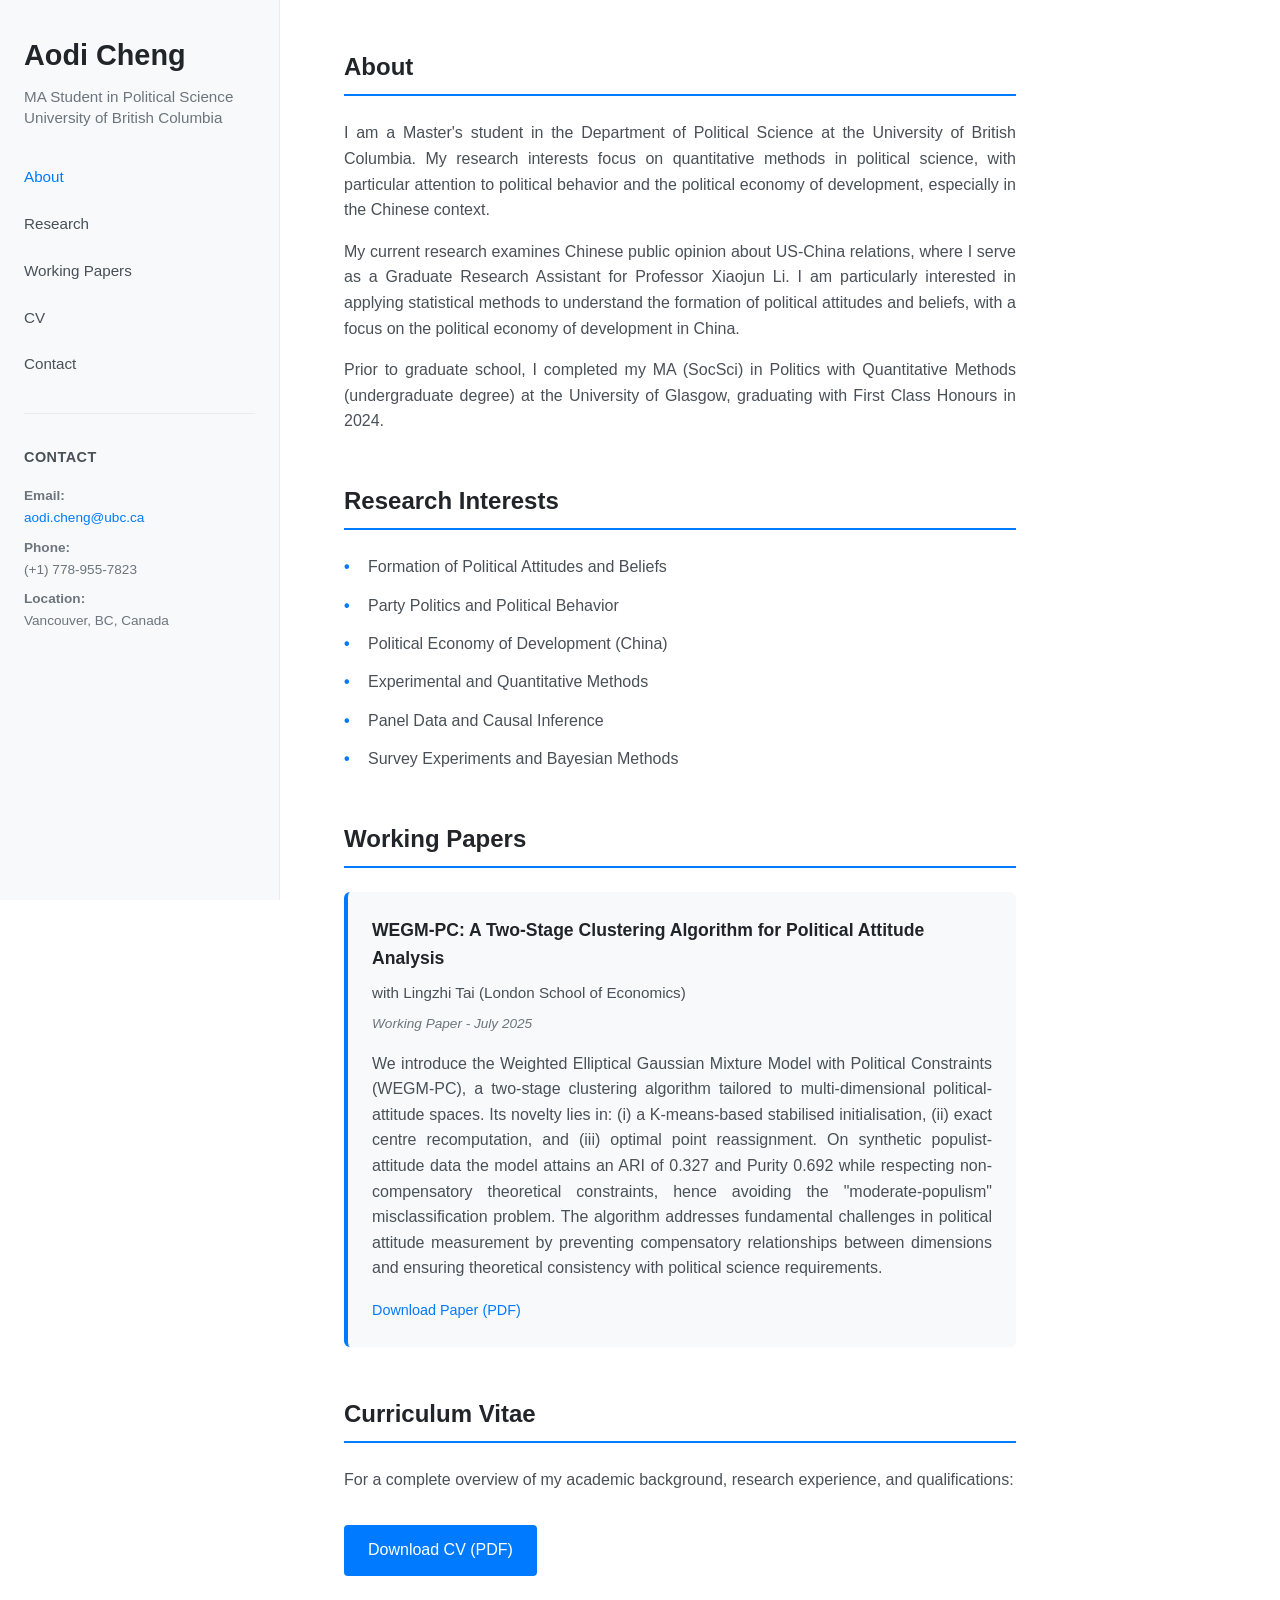
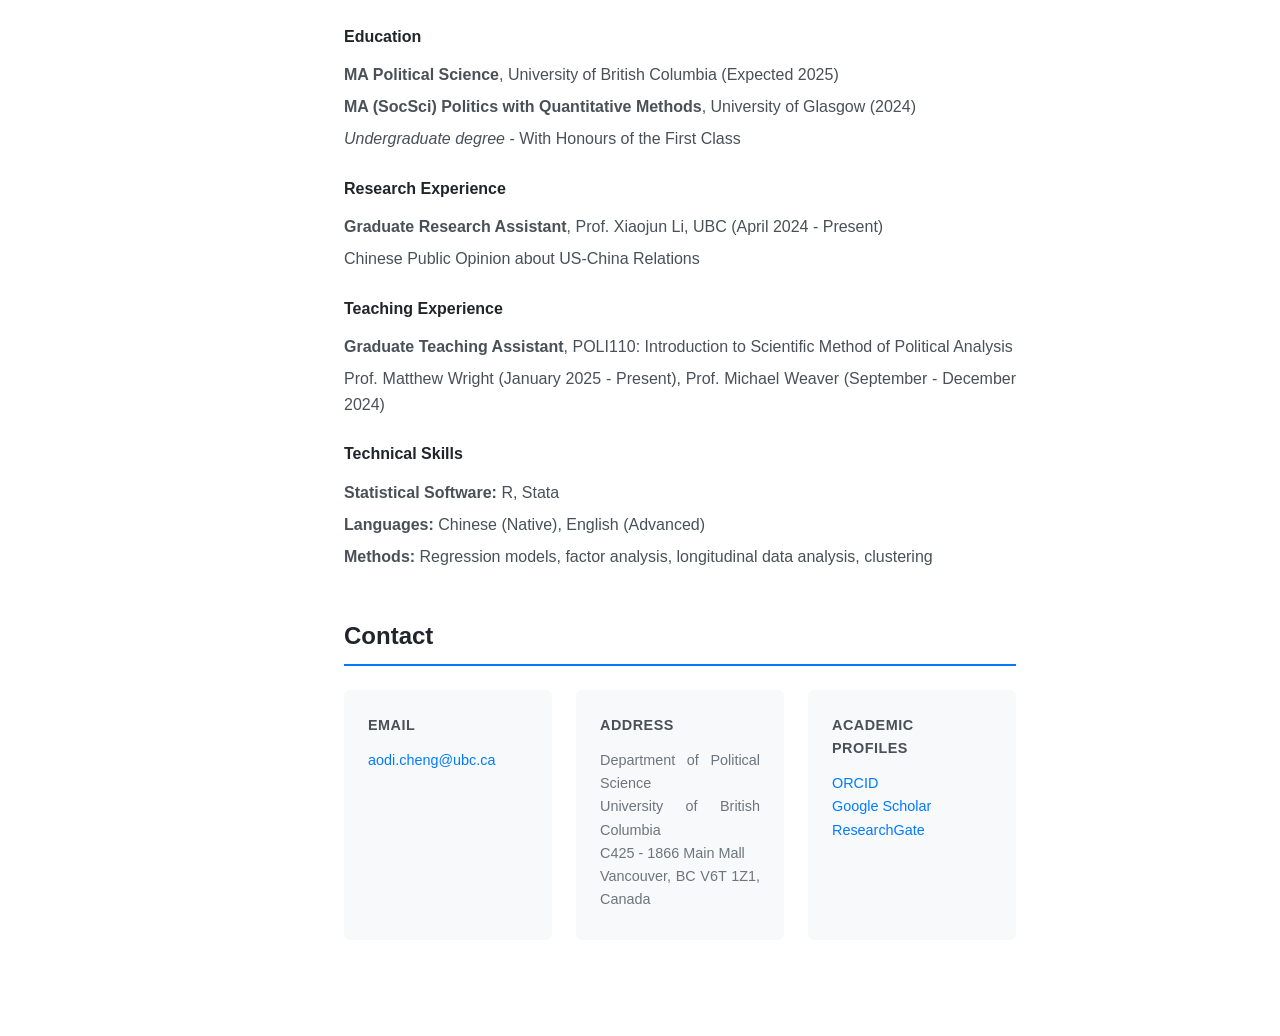
==== index.html @ b33670cd "Update index.html" ====
<!DOCTYPE html>
<html lang="en">
<head>
    <meta charset="UTF-8">
    <meta name="viewport" content="width=device-width, initial-scale=1.0">
    <title>Aodi Cheng</title>
    <style>
        * {
            margin: 0;
            padding: 0;
            box-sizing: border-box;
        }

        body {
            font-family: -apple-system, BlinkMacSystemFont, 'Segoe UI', Roboto, sans-serif;
            line-height: 1.6;
            color: #333;
            background-color: #ffffff;
        }

        .container {
            display: flex;
            min-height: 100vh;
        }

        /* Left Sidebar */
        .sidebar {
            width: 280px;
            background: #f8f9fa;
            padding: 2rem 1.5rem;
            border-right: 1px solid #e9ecef;
            position: fixed;
            height: 100vh;
            overflow-y: auto;
        }

        .sidebar h1 {
            font-size: 1.8rem;
            font-weight: 700;
            color: #212529;
            margin-bottom: 0.5rem;
        }

        .sidebar .subtitle {
            color: #6c757d;
            font-size: 0.95rem;
            margin-bottom: 2rem;
            line-height: 1.4;
        }

        .nav-menu {
            list-style: none;
        }

        .nav-menu li {
            margin-bottom: 0.8rem;
        }

        .nav-menu a {
            color: #495057;
            text-decoration: none;
            font-size: 0.95rem;
            transition: color 0.2s ease;
            display: block;
            padding: 0.3rem 0;
        }

        .nav-menu a:hover,
        .nav-menu a.active {
            color: #007bff;
        }

        .contact-sidebar {
            margin-top: 2rem;
            padding-top: 2rem;
            border-top: 1px solid #e9ecef;
        }

        .contact-sidebar h3 {
            font-size: 0.9rem;
            font-weight: 600;
            color: #495057;
            margin-bottom: 1rem;
            text-transform: uppercase;
            letter-spacing: 0.5px;
        }

        .contact-sidebar p {
            font-size: 0.85rem;
            color: #6c757d;
            margin-bottom: 0.5rem;
        }

        .contact-sidebar a {
            color: #007bff;
            text-decoration: none;
        }

        .contact-sidebar a:hover {
            text-decoration: underline;
        }

        /* Main Content */
        .main-content {
            flex: 1;
            margin-left: 280px;
            padding: 3rem 4rem;
            max-width: 800px;
        }

        .section {
            margin-bottom: 3rem;
        }

        .section h2 {
            font-size: 1.5rem;
            font-weight: 600;
            color: #212529;
            margin-bottom: 1.5rem;
            padding-bottom: 0.5rem;
            border-bottom: 2px solid #007bff;
        }

        .section p {
            margin-bottom: 1rem;
            color: #495057;
            text-align: justify;
        }

        .research-list {
            list-style: none;
            margin-top: 1rem;
        }

        .research-list li {
            margin-bottom: 0.8rem;
            padding-left: 1.5rem;
            position: relative;
            color: #495057;
        }

        .research-list li:before {
            content: "•";
            position: absolute;
            left: 0;
            color: #007bff;
            font-weight: bold;
        }

        .paper {
            margin-bottom: 2rem;
            padding: 1.5rem;
            background: #f8f9fa;
            border-radius: 6px;
            border-left: 4px solid #007bff;
        }

        .paper-title {
            font-size: 1.1rem;
            font-weight: 600;
            color: #212529;
            margin-bottom: 0.5rem;
        }

        .paper-authors {
            font-size: 0.95rem;
            color: #495057;
            margin-bottom: 0.5rem;
        }

        .paper-status {
            font-size: 0.85rem;
            color: #6c757d;
            font-style: italic;
            margin-bottom: 1rem;
        }

        .paper-abstract {
            color: #495057;
            line-height: 1.6;
            margin-bottom: 1rem;
        }

        .download-link {
            display: inline-block;
            color: #007bff;
            text-decoration: none;
            font-size: 0.9rem;
            font-weight: 500;
        }

        .download-link:hover {
            text-decoration: underline;
        }

        .cv-section {
            text-align: left;
        }

        .cv-download {
            display: inline-block;
            background: #007bff;
            color: white;
            padding: 0.8rem 1.5rem;
            text-decoration: none;
            border-radius: 4px;
            font-weight: 500;
            transition: background-color 0.2s ease;
            margin: 1rem 0;
        }

        .cv-download:hover {
            background: #0056b3;
        }

        .cv-overview {
            margin-top: 2rem;
        }

        .cv-overview h4 {
            font-size: 1rem;
            font-weight: 600;
            margin: 1.5rem 0 0.8rem 0;
            color: #212529;
        }

        .cv-overview p {
            margin: 0.4rem 0;
            color: #495057;
        }

        .contact-grid {
            display: grid;
            grid-template-columns: repeat(auto-fit, minmax(200px, 1fr));
            gap: 1.5rem;
            margin-top: 1rem;
        }

        .contact-item {
            background: #f8f9fa;
            padding: 1.5rem;
            border-radius: 6px;
        }

        .contact-item h4 {
            font-size: 0.9rem;
            font-weight: 600;
            color: #495057;
            margin-bottom: 0.8rem;
            text-transform: uppercase;
            letter-spacing: 0.5px;
        }

        .contact-item p {
            font-size: 0.9rem;
            color: #6c757d;
            margin-bottom: 0.3rem;
        }

        .contact-item a {
            color: #007bff;
            text-decoration: none;
        }

        .contact-item a:hover {
            text-decoration: underline;
        }

        /* Mobile Responsive */
        @media (max-width: 768px) {
            .sidebar {
                position: static;
                width: 100%;
                height: auto;
                border-right: none;
                border-bottom: 1px solid #e9ecef;
            }

            .main-content {
                margin-left: 0;
                padding: 2rem 1.5rem;
            }

            .container {
                flex-direction: column;
            }

            .contact-grid {
                grid-template-columns: 1fr;
            }
        }

        /* Smooth scrolling */
        html {
            scroll-behavior: smooth;
        }

        /* Hide scrollbar for sidebar */
        .sidebar::-webkit-scrollbar {
            width: 6px;
        }

        .sidebar::-webkit-scrollbar-track {
            background: #f1f1f1;
        }

        .sidebar::-webkit-scrollbar-thumb {
            background: #c1c1c1;
            border-radius: 3px;
        }

        .sidebar::-webkit-scrollbar-thumb:hover {
            background: #a1a1a1;
        }
    </style>
</head>
<body>
    <div class="container">
        <!-- Left Sidebar -->
        <aside class="sidebar">
            <h1>Aodi Cheng</h1>
            <p class="subtitle">MA Student in Political Science<br>University of British Columbia</p>
            
            <nav>
                <ul class="nav-menu">
                    <li><a href="#about" class="nav-link">About</a></li>
                    <li><a href="#research">Research</a></li>
                    <li><a href="#papers">Working Papers</a></li>
                    <li><a href="#cv">CV</a></li>
                    <li><a href="#contact">Contact</a></li>
                </ul>
            </nav>

            <div class="contact-sidebar">
                <h3>Contact</h3>
                <p><strong>Email:</strong><br>
                <a href="mailto:aodi.cheng@ubc.ca">aodi.cheng@ubc.ca</a></p>
                <p><strong>Phone:</strong><br>
                (+1) 778-955-7823</p>
                <p><strong>Location:</strong><br>
                Vancouver, BC, Canada</p>
            </div>
        </aside>

        <!-- Main Content -->
        <main class="main-content">
            <section id="about" class="section">
                <h2>About</h2>
                <p>I am a Master's student in the Department of Political Science at the University of British Columbia. My research interests focus on quantitative methods in political science, with particular attention to political behavior and the political economy of development, especially in the Chinese context.</p>
                
                <p>My current research examines Chinese public opinion about US-China relations, where I serve as a Graduate Research Assistant for Professor Xiaojun Li. I am particularly interested in applying statistical methods to understand the formation of political attitudes and beliefs, with a focus on the political economy of development in China.</p>
                
                <p>Prior to graduate school, I completed my MA (SocSci) in Politics with Quantitative Methods (undergraduate degree) at the University of Glasgow, graduating with First Class Honours in 2024.</p>
            </section>

            <section id="research" class="section">
                <h2>Research Interests</h2>
                <ul class="research-list">
                    <li>Formation of Political Attitudes and Beliefs</li>
                    <li>Party Politics and Political Behavior</li>
                    <li>Political Economy of Development (China)</li>
                    <li>Experimental and Quantitative Methods</li>
                    <li>Panel Data and Causal Inference</li>
                    <li>Survey Experiments and Bayesian Methods</li>
                </ul>
            </section>

            <section id="papers" class="section">
                <h2>Working Papers</h2>
                <div class="paper">
                    <div class="paper-title">WEGM-PC: A Two-Stage Clustering Algorithm for Political Attitude Analysis</div>
                    <div class="paper-authors">with Lingzhi Tai (London School of Economics)</div>
                    <div class="paper-status">Working Paper - July 2025</div>
                    <p class="paper-abstract">
                        We introduce the Weighted Elliptical Gaussian Mixture Model with Political Constraints (WEGM-PC), a two-stage clustering algorithm tailored to multi-dimensional political-attitude spaces. Its novelty lies in: (i) a K-means-based stabilised initialisation, (ii) exact centre recomputation, and (iii) optimal point reassignment. On synthetic populist-attitude data the model attains an ARI of 0.327 and Purity 0.692 while respecting non-compensatory theoretical constraints, hence avoiding the "moderate-populism" misclassification problem. The algorithm addresses fundamental challenges in political attitude measurement by preventing compensatory relationships between dimensions and ensuring theoretical consistency with political science requirements.
                    </p>
                    <a href="WEGM-PC_Cheng_Tai_2025.pdf" class="download-link">Download Paper (PDF)</a>
                </div>
            </section>

            <section id="cv" class="section">
                <h2>Curriculum Vitae</h2>
                <div class="cv-section">
                    <p>For a complete overview of my academic background, research experience, and qualifications:</p>
                    <a href="CV_AodiCheng.pdf" class="cv-download">Download CV (PDF)</a>
                    
                    <div class="cv-overview">
                        <h4>Education</h4>
                        <p><strong>MA Political Science</strong>, University of British Columbia (Expected 2025)</p>
                        <p><strong>MA (SocSci) Politics with Quantitative Methods</strong>, University of Glasgow (2024)</p>
                        <p><em>Undergraduate degree</em> - With Honours of the First Class</p>
                        
                        <h4>Research Experience</h4>
                        <p><strong>Graduate Research Assistant</strong>, Prof. Xiaojun Li, UBC (April 2024 - Present)</p>
                        <p>Chinese Public Opinion about US-China Relations</p>
                        
                        <h4>Teaching Experience</h4>
                        <p><strong>Graduate Teaching Assistant</strong>, POLI110: Introduction to Scientific Method of Political Analysis</p>
                        <p>Prof. Matthew Wright (January 2025 - Present), Prof. Michael Weaver (September - December 2024)</p>
                        
                        <h4>Technical Skills</h4>
                        <p><strong>Statistical Software:</strong> R, Stata</p>
                        <p><strong>Languages:</strong> Chinese (Native), English (Advanced)</p>
                        <p><strong>Methods:</strong> Regression models, factor analysis, longitudinal data analysis, clustering</p>
                    </div>
                </div>
            </section>

            <section id="contact" class="section">
                <h2>Contact</h2>
                <div class="contact-grid">
                    <div class="contact-item">
                        <h4>Email</h4>
                        <p><a href="mailto:aodi.cheng@ubc.ca">aodi.cheng@ubc.ca</a></p>
                    </div>
                    <div class="contact-item">
                        <h4>Address</h4>
                        <p>Department of Political Science<br>
                        University of British Columbia<br>
                        C425 - 1866 Main Mall<br>
                        Vancouver, BC V6T 1Z1, Canada</p>
                    </div>
                    <div class="contact-item">
                        <h4>Academic Profiles</h4>
                        <p>
                            <a href="#">ORCID</a><br>
                            <a href="#">Google Scholar</a><br>
                            <a href="#">ResearchGate</a>
                        </p>
                    </div>
                </div>
            </section>
        </main>
    </div>

    <script>
        // Smooth scrolling for navigation links
        document.querySelectorAll('a[href^="#"]').forEach(anchor => {
            anchor.addEventListener('click', function (e) {
                e.preventDefault();
                const target = document.querySelector(this.getAttribute('href'));
                if (target) {
                    target.scrollIntoView({
                        behavior: 'smooth',
                        block: 'start'
                    });
                }
            });
        });

        // Active navigation highlighting
        window.addEventListener('scroll', () => {
            const sections = document.querySelectorAll('section');
            const navLinks = document.querySelectorAll('.nav-menu a');
            
            let current = '';
            sections.forEach(section => {
                const sectionTop = section.offsetTop - 100;
                if (window.pageYOffset >= sectionTop) {
                    current = section.getAttribute('id');
                }
            });

            navLinks.forEach(link => {
                link.classList.remove('active');
                if (link.getAttribute('href') === `#${current}`) {
                    link.classList.add('active');
                }
            });
        });
    </script>
</body>
</html>
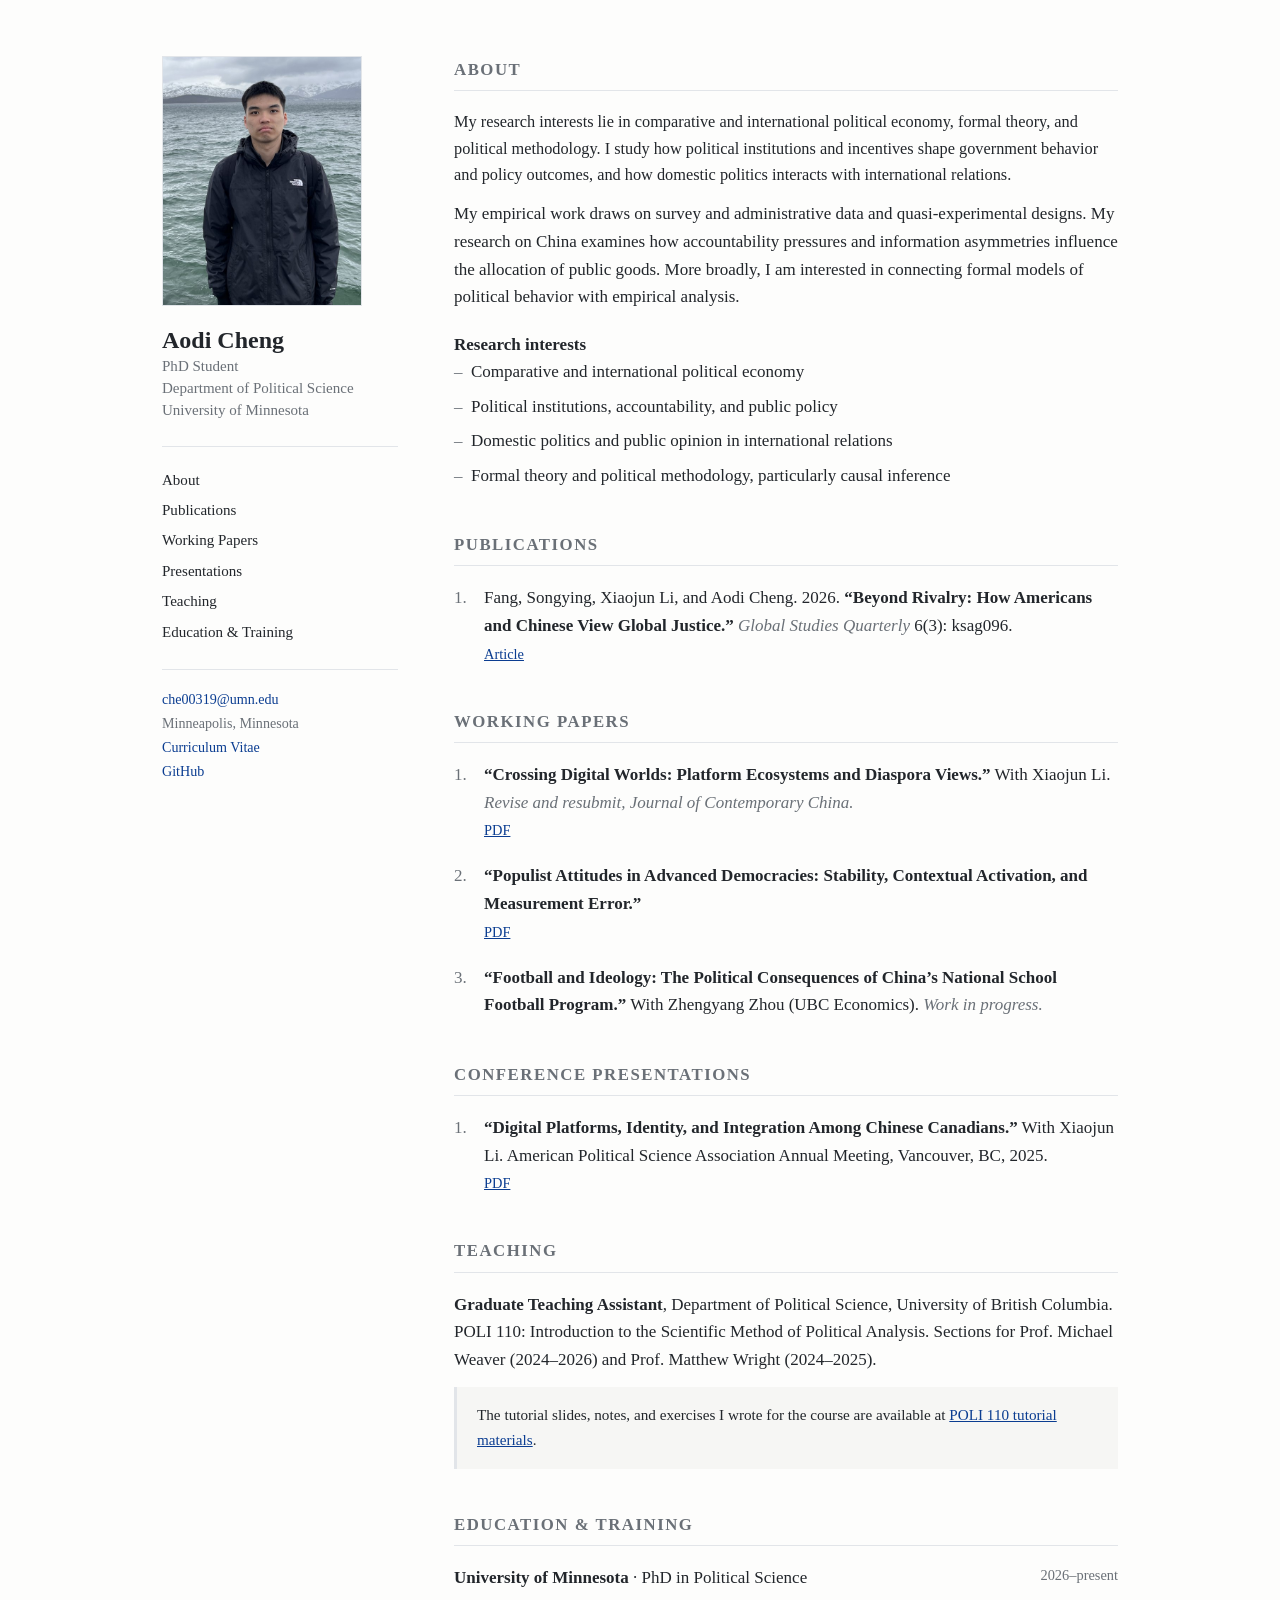
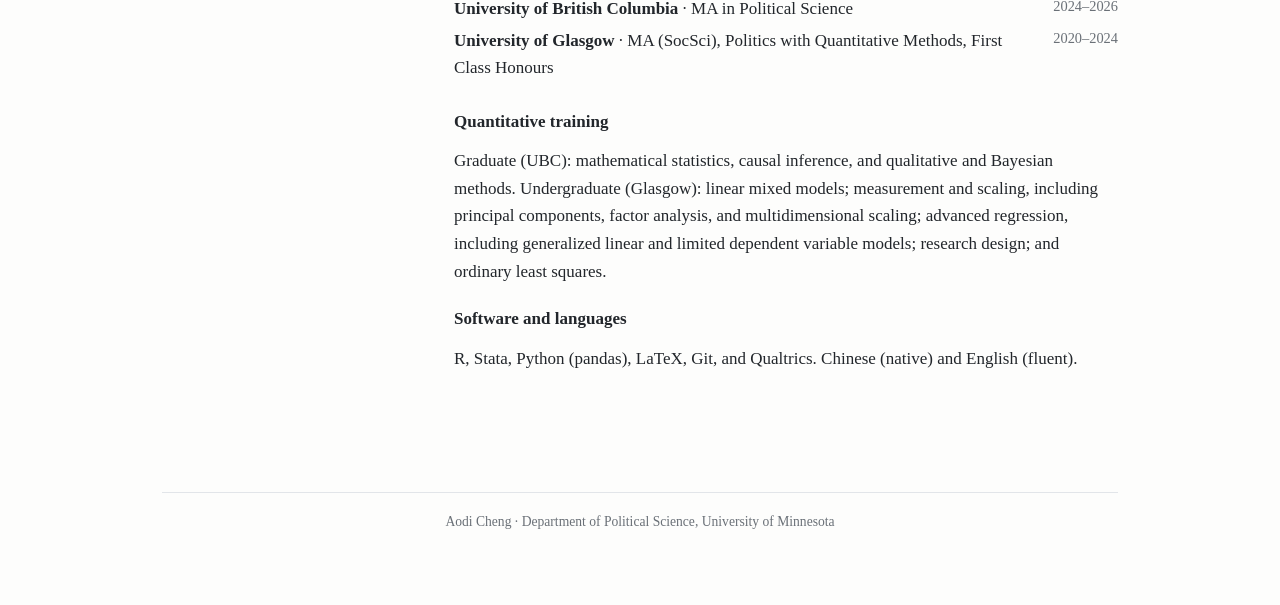
==== commit a5e1573d: "Rebuild site: Minnesota affiliation, current CV, publication and working papers Replaces the UBC mas" ====
--- a/index.html
+++ b/index.html
@@ -1,473 +1,181 @@
 <!DOCTYPE html>
 <html lang="en">
 <head>
-    <meta charset="UTF-8">
-    <meta name="viewport" content="width=device-width, initial-scale=1.0">
-    <title>Aodi Cheng</title>
-    <style>
-        * {
-            margin: 0;
-            padding: 0;
-            box-sizing: border-box;
-        }
+<meta charset="UTF-8">
+<meta name="viewport" content="width=device-width, initial-scale=1.0">
+<title>Aodi Cheng</title>
+<meta name="description" content="Aodi Cheng, PhD student in Political Science at the University of Minnesota. Comparative and international political economy, formal theory, and political methodology.">
+<style>
+*{margin:0;padding:0;box-sizing:border-box}
+:root{
+  --ink:#22262b; --muted:#6a7077; --rule:#e2e5e9; --bg:#fdfdfc; --panel:#f6f6f4;
+  --link:#0b3d91; --accent:#8a1c1c;
+}
+body{font-family:'Times New Roman',Times,serif;font-size:17px;line-height:1.62;color:var(--ink);background:var(--bg)}
+.wrap{max-width:1020px;margin:0 auto;padding:56px 32px 72px;display:grid;grid-template-columns:236px 1fr;gap:56px;align-items:start}
 
-        body {
-            font-family: -apple-system, BlinkMacSystemFont, 'Segoe UI', Roboto, sans-serif;
-            line-height: 1.6;
-            color: #333;
-            background-color: #ffffff;
-        }
+aside{position:sticky;top:56px}
+aside img{width:100%;max-width:200px;display:block;border:1px solid var(--rule)}
+aside .name{font-size:1.5rem;font-weight:700;margin:20px 0 2px;line-height:1.2}
+aside .role{font-size:.94rem;color:var(--muted);line-height:1.45}
+nav{margin:24px 0 0;padding-top:18px;border-top:1px solid var(--rule)}
+nav a{display:block;font-size:.94rem;color:var(--ink);text-decoration:none;padding:3px 0}
+nav a:hover{color:var(--link)}
+aside .contact{margin-top:22px;padding-top:18px;border-top:1px solid var(--rule);font-size:.88rem;color:var(--muted);line-height:1.7}
+aside .contact a{color:var(--link);text-decoration:none}
+aside .contact a:hover{text-decoration:underline}
 
-        .container {
-            display: flex;
-            min-height: 100vh;
-        }
+main h1{font-size:1.05rem;letter-spacing:.09em;text-transform:uppercase;color:var(--muted);font-weight:700;
+        border-bottom:1px solid var(--rule);padding-bottom:7px;margin:0 0 18px}
+section+section{margin-top:42px}
+p+p{margin-top:12px}
+a{color:var(--link)}
+a:hover{color:var(--accent)}
 
-        /* Left Sidebar */
-        .sidebar {
-            width: 280px;
-            background: #f8f9fa;
-            padding: 2rem 1.5rem;
-            border-right: 1px solid #e9ecef;
-            position: fixed;
-            height: 100vh;
-            overflow-y: auto;
-        }
+.lede{font-size:1.02rem}
+ul.plain{list-style:none}
+ul.plain li{padding-left:17px;position:relative;margin-bottom:7px}
+ul.plain li:before{content:"–";position:absolute;left:0;color:var(--muted)}
 
-        .sidebar h1 {
-            font-size: 1.8rem;
-            font-weight: 700;
-            color: #212529;
-            margin-bottom: 0.5rem;
-        }
+ol.refs{list-style:none;counter-reset:r}
+ol.refs li{counter-increment:r;position:relative;padding-left:30px;margin-bottom:20px}
+ol.refs li:before{content:counter(r) ".";position:absolute;left:0;top:0;color:var(--muted);font-variant-numeric:tabular-nums}
+.title{font-weight:700}
+.venue{color:var(--muted);font-style:italic}
+.status{display:inline-block;font-size:.8rem;font-style:normal;letter-spacing:.04em;text-transform:uppercase;
+        color:var(--accent);border:1px solid currentColor;padding:1px 6px;margin-left:2px;vertical-align:2px}
+.links{font-size:.9rem;margin-top:3px}
+.links a{margin-right:12px}
 
-        .sidebar .subtitle {
-            color: #6c757d;
-            font-size: 0.95rem;
-            margin-bottom: 2rem;
-            line-height: 1.4;
-        }
+dl.cvlist{display:grid;grid-template-columns:1fr auto;gap:4px 20px}
+dl.cvlist dt{font-weight:400}
+dl.cvlist dt b{font-weight:700}
+dl.cvlist dd{color:var(--muted);font-size:.9rem;white-space:nowrap;text-align:right}
+dl.cvlist .sub{grid-column:1/-1;color:var(--muted);font-size:.92rem;margin:-2px 0 10px}
 
-        .nav-menu {
-            list-style: none;
-        }
+.panel{background:var(--panel);border-left:3px solid var(--rule);padding:16px 20px;font-size:.95rem}
+footer{grid-column:1/-1;margin-top:64px;padding-top:18px;border-top:1px solid var(--rule);
+       font-size:.85rem;color:var(--muted);text-align:center}
 
-        .nav-menu li {
-            margin-bottom: 0.8rem;
-        }
-
-        .nav-menu a {
-            color: #495057;
-            text-decoration: none;
-            font-size: 0.95rem;
-            transition: color 0.2s ease;
-            display: block;
-            padding: 0.3rem 0;
-        }
-
-        .nav-menu a:hover,
-        .nav-menu a.active {
-            color: #007bff;
-        }
-
-        .contact-sidebar {
-            margin-top: 2rem;
-            padding-top: 2rem;
-            border-top: 1px solid #e9ecef;
-        }
-
-        .contact-sidebar h3 {
-            font-size: 0.9rem;
-            font-weight: 600;
-            color: #495057;
-            margin-bottom: 1rem;
-            text-transform: uppercase;
-            letter-spacing: 0.5px;
-        }
-
-        .contact-sidebar p {
-            font-size: 0.85rem;
-            color: #6c757d;
-            margin-bottom: 0.5rem;
-        }
-
-        .contact-sidebar a {
-            color: #007bff;
-            text-decoration: none;
-        }
-
-        .contact-sidebar a:hover {
-            text-decoration: underline;
-        }
-
-        /* Main Content */
-        .main-content {
-            flex: 1;
-            margin-left: 280px;
-            padding: 3rem 4rem;
-            max-width: 800px;
-        }
-
-        .section {
-            margin-bottom: 3rem;
-        }
-
-        .section h2 {
-            font-size: 1.5rem;
-            font-weight: 600;
-            color: #212529;
-            margin-bottom: 1.5rem;
-            padding-bottom: 0.5rem;
-            border-bottom: 2px solid #007bff;
-        }
-
-        .section p {
-            margin-bottom: 1rem;
-            color: #495057;
-            text-align: justify;
-        }
-
-        .research-list {
-            list-style: none;
-            margin-top: 1rem;
-        }
-
-        .research-list li {
-            margin-bottom: 0.8rem;
-            padding-left: 1.5rem;
-            position: relative;
-            color: #495057;
-        }
-
-        .research-list li:before {
-            content: "•";
-            position: absolute;
-            left: 0;
-            color: #007bff;
-            font-weight: bold;
-        }
-
-        .paper {
-            margin-bottom: 2rem;
-            padding: 1.5rem;
-            background: #f8f9fa;
-            border-radius: 6px;
-            border-left: 4px solid #007bff;
-        }
-
-        .paper-title {
-            font-size: 1.1rem;
-            font-weight: 600;
-            color: #212529;
-            margin-bottom: 0.5rem;
-        }
-
-        .paper-authors {
-            font-size: 0.95rem;
-            color: #495057;
-            margin-bottom: 0.5rem;
-        }
-
-        .paper-status {
-            font-size: 0.85rem;
-            color: #6c757d;
-            font-style: italic;
-            margin-bottom: 1rem;
-        }
-
-        .paper-abstract {
-            color: #495057;
-            line-height: 1.6;
-            margin-bottom: 1rem;
-        }
-
-        .download-link {
-            display: inline-block;
-            color: #007bff;
-            text-decoration: none;
-            font-size: 0.9rem;
-            font-weight: 500;
-        }
-
-        .download-link:hover {
-            text-decoration: underline;
-        }
-
-        .cv-section {
-            text-align: left;
-        }
-
-        .cv-download {
-            display: inline-block;
-            background: #007bff;
-            color: white;
-            padding: 0.8rem 1.5rem;
-            text-decoration: none;
-            border-radius: 4px;
-            font-weight: 500;
-            transition: background-color 0.2s ease;
-            margin: 1rem 0;
-        }
-
-        .cv-download:hover {
-            background: #0056b3;
-        }
-
-        .cv-overview {
-            margin-top: 2rem;
-        }
-
-        .cv-overview h4 {
-            font-size: 1rem;
-            font-weight: 600;
-            margin: 1.5rem 0 0.8rem 0;
-            color: #212529;
-        }
-
-        .cv-overview p {
-            margin: 0.4rem 0;
-            color: #495057;
-        }
-
-        .contact-grid {
-            display: grid;
-            grid-template-columns: repeat(auto-fit, minmax(200px, 1fr));
-            gap: 1.5rem;
-            margin-top: 1rem;
-        }
-
-        .contact-item {
-            background: #f8f9fa;
-            padding: 1.5rem;
-            border-radius: 6px;
-        }
-
-        .contact-item h4 {
-            font-size: 0.9rem;
-            font-weight: 600;
-            color: #495057;
-            margin-bottom: 0.8rem;
-            text-transform: uppercase;
-            letter-spacing: 0.5px;
-        }
-
-        .contact-item p {
-            font-size: 0.9rem;
-            color: #6c757d;
-            margin-bottom: 0.3rem;
-        }
-
-        .contact-item a {
-            color: #007bff;
-            text-decoration: none;
-        }
-
-        .contact-item a:hover {
-            text-decoration: underline;
-        }
-
-        /* Mobile Responsive */
-        @media (max-width: 768px) {
-            .sidebar {
-                position: static;
-                width: 100%;
-                height: auto;
-                border-right: none;
-                border-bottom: 1px solid #e9ecef;
-            }
-
-            .main-content {
-                margin-left: 0;
-                padding: 2rem 1.5rem;
-            }
-
-            .container {
-                flex-direction: column;
-            }
-
-            .contact-grid {
-                grid-template-columns: 1fr;
-            }
-        }
-
-        /* Smooth scrolling */
-        html {
-            scroll-behavior: smooth;
-        }
-
-        /* Hide scrollbar for sidebar */
-        .sidebar::-webkit-scrollbar {
-            width: 6px;
-        }
-
-        .sidebar::-webkit-scrollbar-track {
-            background: #f1f1f1;
-        }
-
-        .sidebar::-webkit-scrollbar-thumb {
-            background: #c1c1c1;
-            border-radius: 3px;
-        }
-
-        .sidebar::-webkit-scrollbar-thumb:hover {
-            background: #a1a1a1;
-        }
-    </style>
+@media (max-width:820px){
+  .wrap{grid-template-columns:1fr;gap:34px;padding:34px 22px 56px}
+  aside{position:static;display:grid;grid-template-columns:120px 1fr;gap:20px;align-items:center}
+  aside img{max-width:120px}
+  aside .name{margin-top:0}
+  nav,aside .contact{grid-column:1/-1;margin-top:8px}
+  nav{display:flex;flex-wrap:wrap;gap:0 20px}
+}
+</style>
 </head>
 <body>
-    <div class="container">
-        <!-- Left Sidebar -->
-        <aside class="sidebar">
-            <h1>Aodi Cheng</h1>
-            <p class="subtitle">MA Student in Political Science<br>University of British Columbia</p>
-            
-            <nav>
-                <ul class="nav-menu">
-                    <li><a href="#about" class="nav-link">About</a></li>
-                    <li><a href="#research">Research</a></li>
-                    <li><a href="#papers">Working Papers</a></li>
-                    <li><a href="#cv">CV</a></li>
-                    <li><a href="#contact">Contact</a></li>
-                </ul>
-            </nav>
+<div class="wrap">
 
-            <div class="contact-sidebar">
-                <h3>Contact</h3>
-                <p><strong>Email:</strong><br>
-                <a href="mailto:aodi.cheng@ubc.ca">aodi.cheng@ubc.ca</a></p>
-                <p><strong>Phone:</strong><br>
-                (+1) 778-955-7823</p>
-                <p><strong>Location:</strong><br>
-                Vancouver, BC, Canada</p>
-            </div>
-        </aside>
+<aside>
+  <img src="photo.jpg" alt="Aodi Cheng">
+  <div class="name">Aodi Cheng</div>
+  <div class="role">PhD Student<br>Department of Political Science<br>University of Minnesota</div>
+  <nav>
+    <a href="#about">About</a>
+    <a href="#publications">Publications</a>
+    <a href="#working-papers">Working Papers</a>
+    <a href="#presentations">Presentations</a>
+    <a href="#teaching">Teaching</a>
+    <a href="#background">Education &amp; Training</a>
+  </nav>
+  <div class="contact">
+    <a href="mailto:che00319@umn.edu">che00319@umn.edu</a><br>
+    Minneapolis, Minnesota<br>
+    <a href="CV_AodiCheng.pdf">Curriculum Vitae</a><br>
+    <a href="https://github.com/AodiCheng1219">GitHub</a>
+  </div>
+</aside>
 
-        <!-- Main Content -->
-        <main class="main-content">
-            <section id="about" class="section">
-                <h2>About</h2>
-                <p>I am a Master's student in the Department of Political Science at the University of British Columbia. My research interests focus on quantitative methods in political science, with particular attention to political behavior and the political economy of development, especially in the Chinese context.</p>
-                
-                <p>My current research examines Chinese public opinion about US-China relations, where I serve as a Graduate Research Assistant for Professor Xiaojun Li. I am particularly interested in applying statistical methods to understand the formation of political attitudes and beliefs, with a focus on the political economy of development in China.</p>
-                
-                <p>Prior to graduate school, I completed my MA (SocSci) in Politics with Quantitative Methods (undergraduate degree) at the University of Glasgow, graduating with First Class Honours in 2024.</p>
-            </section>
+<main>
 
-            <section id="research" class="section">
-                <h2>Research Interests</h2>
-                <ul class="research-list">
-                    <li>Formation of Political Attitudes and Beliefs</li>
-                    <li>Party Politics and Political Behavior</li>
-                    <li>Political Economy of Development (China)</li>
-                    <li>Experimental and Quantitative Methods</li>
-                    <li>Panel Data and Causal Inference</li>
-                    <li>Survey Experiments and Bayesian Methods</li>
-                </ul>
-            </section>
+<section id="about">
+  <h1>About</h1>
+  <p class="lede">My research interests lie in comparative and international political economy, formal theory, and political methodology. I study how political institutions and incentives shape government behavior and policy outcomes, and how domestic politics interacts with international relations.</p>
+  <p>My empirical work draws on survey and administrative data and quasi-experimental designs. My research on China examines how accountability pressures and information asymmetries influence the allocation of public goods. More broadly, I am interested in connecting formal models of political behavior with empirical analysis.</p>
+  <p style="margin-top:20px"><b>Research interests</b></p>
+  <ul class="plain">
+    <li>Comparative and international political economy</li>
+    <li>Political institutions, accountability, and public policy</li>
+    <li>Domestic politics and public opinion in international relations</li>
+    <li>Formal theory and political methodology, particularly causal inference</li>
+  </ul>
+</section>
 
-            <section id="papers" class="section">
-                <h2>Working Papers</h2>
-                <div class="paper">
-                    <div class="paper-title">WEGM-PC: A Two-Stage Clustering Algorithm for Political Attitude Analysis</div>
-                    <div class="paper-authors">with Lingzhi Tai (London School of Economics)</div>
-                    <div class="paper-status">Working Paper - July 2025</div>
-                    <p class="paper-abstract">
-                        We introduce the Weighted Elliptical Gaussian Mixture Model with Political Constraints (WEGM-PC), a two-stage clustering algorithm tailored to multi-dimensional political-attitude spaces. Its novelty lies in: (i) a K-means-based stabilised initialisation, (ii) exact centre recomputation, and (iii) optimal point reassignment. On synthetic populist-attitude data the model attains an ARI of 0.327 and Purity 0.692 while respecting non-compensatory theoretical constraints, hence avoiding the "moderate-populism" misclassification problem. The algorithm addresses fundamental challenges in political attitude measurement by preventing compensatory relationships between dimensions and ensuring theoretical consistency with political science requirements.
-                    </p>
-                    <a href="WEGM-PC_Cheng_Tai_2025.pdf" class="download-link">Download Paper (PDF)</a>
-                </div>
-            </section>
+<section id="publications">
+  <h1>Publications</h1>
+  <ol class="refs">
+    <li>
+      Fang, Songying, Xiaojun Li, and Aodi Cheng. 2026.
+      <span class="title">&ldquo;Beyond Rivalry: How Americans and Chinese View Global Justice.&rdquo;</span>
+      <span class="venue">Global Studies Quarterly</span> 6(3): ksag096.
+      <div class="links"><a href="https://doi.org/10.1093/isagsq/ksag096">Article</a></div>
+    </li>
+  </ol>
+</section>
 
-            <section id="cv" class="section">
-                <h2>Curriculum Vitae</h2>
-                <div class="cv-section">
-                    <p>For a complete overview of my academic background, research experience, and qualifications:</p>
-                    <a href="CV_AodiCheng.pdf" class="cv-download">Download CV (PDF)</a>
-                    
-                    <div class="cv-overview">
-                        <h4>Education</h4>
-                        <p><strong>MA Political Science</strong>, University of British Columbia (Expected 2025)</p>
-                        <p><strong>MA (SocSci) Politics with Quantitative Methods</strong>, University of Glasgow (2024)</p>
-                        <p><em>Undergraduate degree</em> - With Honours of the First Class</p>
-                        
-                        <h4>Research Experience</h4>
-                        <p><strong>Graduate Research Assistant</strong>, Prof. Xiaojun Li, UBC (April 2024 - Present)</p>
-                        <p>Chinese Public Opinion about US-China Relations</p>
-                        
-                        <h4>Teaching Experience</h4>
-                        <p><strong>Graduate Teaching Assistant</strong>, POLI110: Introduction to Scientific Method of Political Analysis</p>
-                        <p>Prof. Matthew Wright (January 2025 - Present), Prof. Michael Weaver (September - December 2024)</p>
-                        
-                        <h4>Technical Skills</h4>
-                        <p><strong>Statistical Software:</strong> R, Stata</p>
-                        <p><strong>Languages:</strong> Chinese (Native), English (Advanced)</p>
-                        <p><strong>Methods:</strong> Regression models, factor analysis, longitudinal data analysis, clustering</p>
-                    </div>
-                </div>
-            </section>
+<section id="working-papers">
+  <h1>Working Papers</h1>
+  <ol class="refs">
+    <li>
+      <span class="title">&ldquo;Crossing Digital Worlds: Platform Ecosystems and Diaspora Views.&rdquo;</span>
+      With Xiaojun Li.
+      <span class="venue">Revise and resubmit, Journal of Contemporary China.</span>
+      <div class="links"><a href="https://www.dropbox.com/scl/fi/4n9087gjdqoxspnoq5dir/JCC_Li_and_Cheng.pdf?rlkey=ti86a9d6sjjt57z6fw4hqqkyg&amp;st=fvmkbgds&amp;raw=1">PDF</a></div>
+    </li>
+    <li>
+      <span class="title">&ldquo;Populist Attitudes in Advanced Democracies: Stability, Contextual Activation, and Measurement Error.&rdquo;</span>
+      <div class="links"><a href="https://www.dropbox.com/scl/fi/pboyu7vhjpkrejue7mpv6/Populist-Attitude-Paper.pdf?rlkey=ll86l3gtokdib95v7eblzaxnh&amp;st=4jx3nan2&amp;dl=0">PDF</a></div>
+    </li>
+    <li>
+      <span class="title">&ldquo;Football and Ideology: The Political Consequences of China&rsquo;s National School Football Program.&rdquo;</span>
+      With Zhengyang Zhou (UBC Economics).
+      <span class="venue">Work in progress.</span>
+    </li>
+  </ol>
+</section>
 
-            <section id="contact" class="section">
-                <h2>Contact</h2>
-                <div class="contact-grid">
-                    <div class="contact-item">
-                        <h4>Email</h4>
-                        <p><a href="mailto:aodi.cheng@ubc.ca">aodi.cheng@ubc.ca</a></p>
-                    </div>
-                    <div class="contact-item">
-                        <h4>Address</h4>
-                        <p>Department of Political Science<br>
-                        University of British Columbia<br>
-                        C425 - 1866 Main Mall<br>
-                        Vancouver, BC V6T 1Z1, Canada</p>
-                    </div>
-                    <div class="contact-item">
-                        <h4>Academic Profiles</h4>
-                        <p>
-                            <a href="#">ORCID</a><br>
-                            <a href="#">Google Scholar</a><br>
-                            <a href="#">ResearchGate</a>
-                        </p>
-                    </div>
-                </div>
-            </section>
-        </main>
-    </div>
+<section id="presentations">
+  <h1>Conference Presentations</h1>
+  <ol class="refs">
+    <li>
+      <span class="title">&ldquo;Digital Platforms, Identity, and Integration Among Chinese Canadians.&rdquo;</span>
+      With Xiaojun Li. American Political Science Association Annual Meeting, Vancouver, BC, 2025.
+      <div class="links"><a href="https://www.dropbox.com/scl/fi/1541nfx17195kywkeogat/APSA-Paper.pdf?rlkey=joyy6yaonbn1ntwinw4cwdy1w&amp;st=8rooelw6&amp;raw=1">PDF</a></div>
+    </li>
+  </ol>
+</section>
 
-    <script>
-        // Smooth scrolling for navigation links
-        document.querySelectorAll('a[href^="#"]').forEach(anchor => {
-            anchor.addEventListener('click', function (e) {
-                e.preventDefault();
-                const target = document.querySelector(this.getAttribute('href'));
-                if (target) {
-                    target.scrollIntoView({
-                        behavior: 'smooth',
-                        block: 'start'
-                    });
-                }
-            });
-        });
+<section id="teaching">
+  <h1>Teaching</h1>
+  <p><b>Graduate Teaching Assistant</b>, Department of Political Science, University of British Columbia.<br>
+  POLI 110: Introduction to the Scientific Method of Political Analysis. Sections for Prof. Michael Weaver (2024&ndash;2026) and Prof. Matthew Wright (2024&ndash;2025).</p>
+  <p class="panel" style="margin-top:14px">The tutorial slides, notes, and exercises I wrote for the course are available at
+  <a href="https://aodicheng1219.github.io/POLI110-A.Cheng-TA-material/">POLI 110 tutorial materials</a>.</p>
+</section>
 
-        // Active navigation highlighting
-        window.addEventListener('scroll', () => {
-            const sections = document.querySelectorAll('section');
-            const navLinks = document.querySelectorAll('.nav-menu a');
-            
-            let current = '';
-            sections.forEach(section => {
-                const sectionTop = section.offsetTop - 100;
-                if (window.pageYOffset >= sectionTop) {
-                    current = section.getAttribute('id');
-                }
-            });
+<section id="background">
+  <h1>Education &amp; Training</h1>
+  <dl class="cvlist">
+    <dt><b>University of Minnesota</b> &middot; PhD in Political Science</dt><dd>2026&ndash;present</dd>
+    <dt><b>University of British Columbia</b> &middot; MA in Political Science</dt><dd>2024&ndash;2026</dd>
+    <dt><b>University of Glasgow</b> &middot; MA (SocSci), Politics with Quantitative Methods, First Class Honours</dt><dd>2020&ndash;2024</dd>
+  </dl>
 
-            navLinks.forEach(link => {
-                link.classList.remove('active');
-                if (link.getAttribute('href') === `#${current}`) {
-                    link.classList.add('active');
-                }
-            });
-        });
-    </script>
+  <p style="margin-top:26px"><b>Quantitative training</b></p>
+  <p>Graduate (UBC): mathematical statistics, causal inference, and qualitative and Bayesian methods. Undergraduate (Glasgow): linear mixed models; measurement and scaling, including principal components, factor analysis, and multidimensional scaling; advanced regression, including generalized linear and limited dependent variable models; research design; and ordinary least squares.</p>
+
+  <p style="margin-top:20px"><b>Software and languages</b></p>
+  <p>R, Stata, Python (pandas), LaTeX, Git, and Qualtrics. Chinese (native) and English (fluent).</p>
+</section>
+
+</main>
+
+<footer>Aodi Cheng &middot; Department of Political Science, University of Minnesota</footer>
+
+</div>
 </body>
 </html>
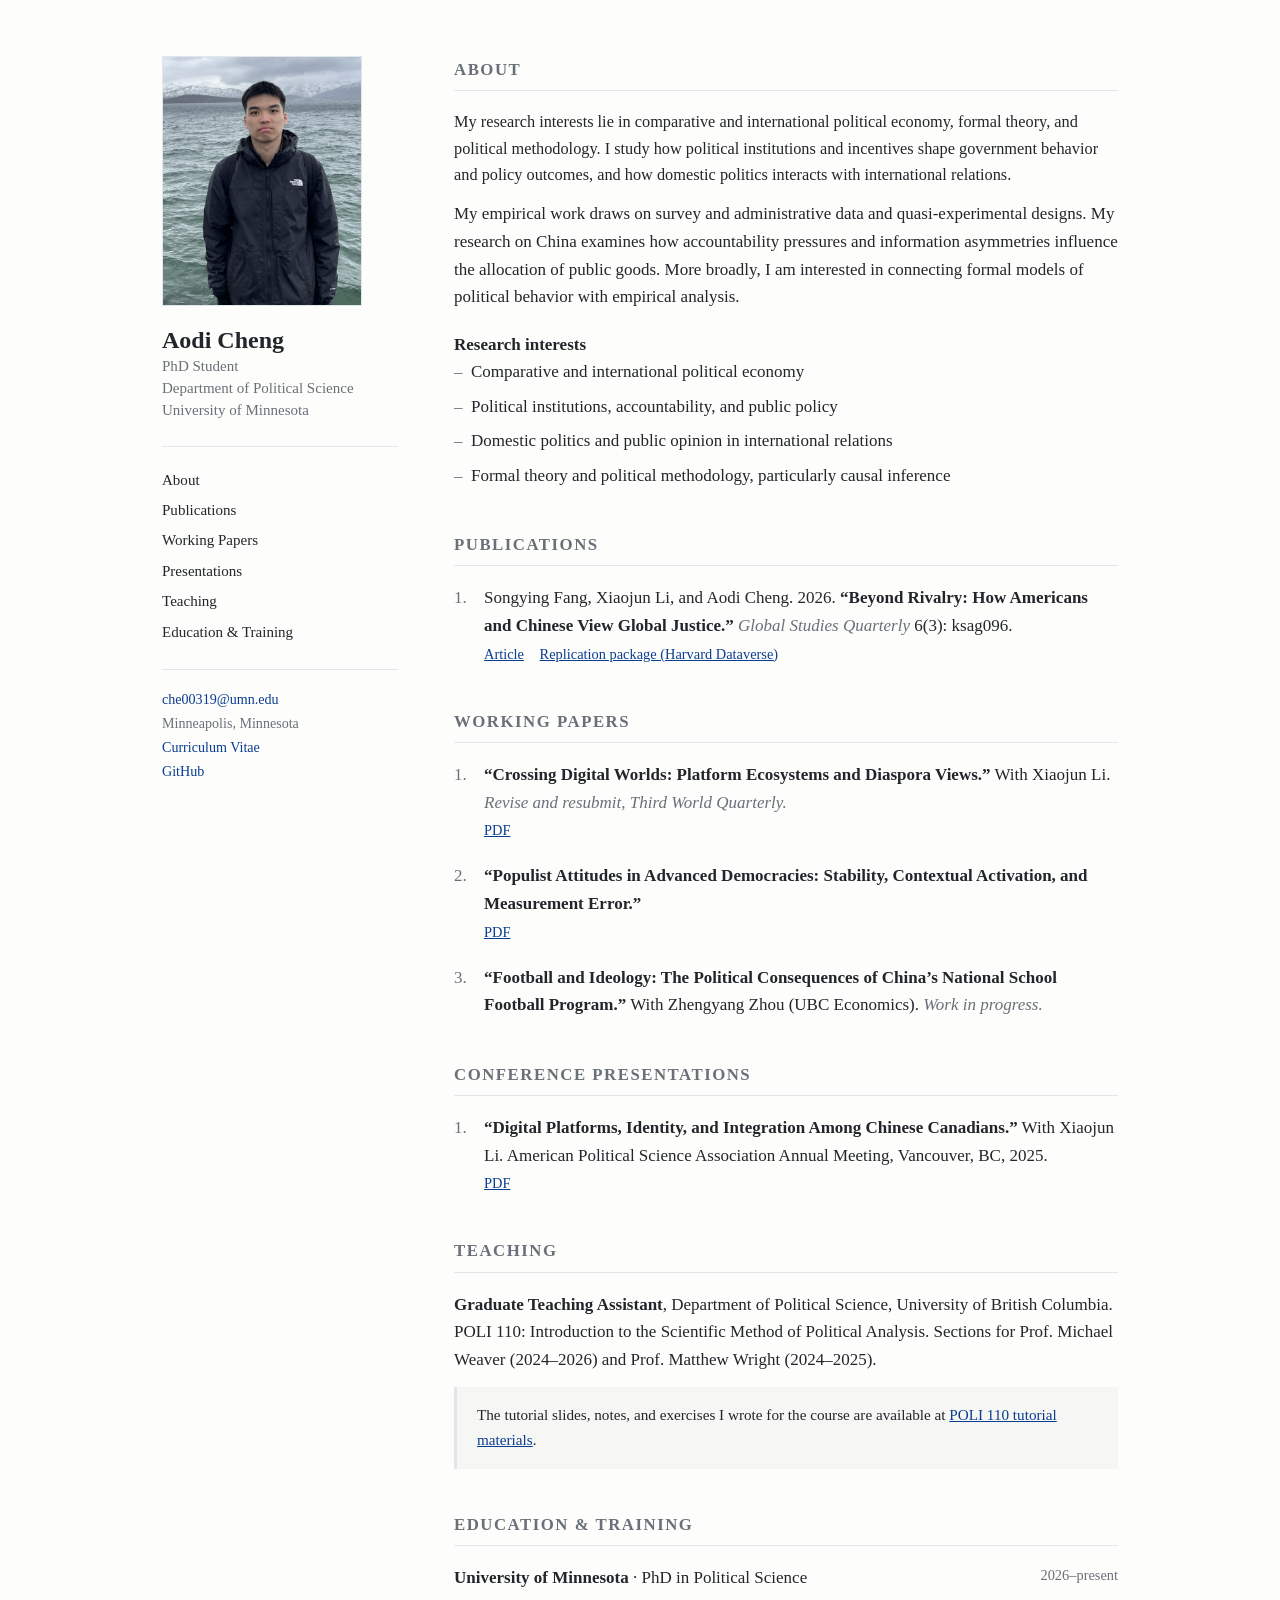
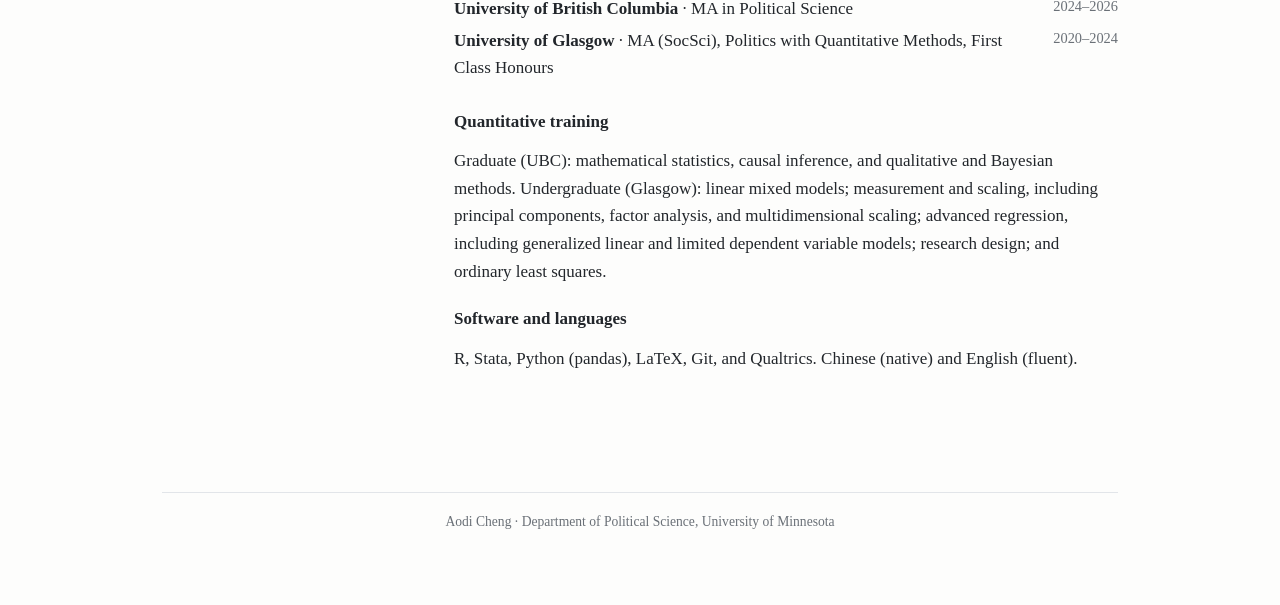
==== commit f174b5d4: "Publications: first-name order for Songying Fang, Harvard Dataverse replication link for the GSQ art" ====
--- a/index.html
+++ b/index.html
@@ -59,10 +59,11 @@
 
 @media (max-width:820px){
   .wrap{grid-template-columns:1fr;gap:34px;padding:34px 22px 56px}
-  aside{position:static;display:grid;grid-template-columns:120px 1fr;gap:20px;align-items:center}
-  aside img{max-width:120px}
-  aside .name{margin-top:0}
-  nav,aside .contact{grid-column:1/-1;margin-top:8px}
+  aside{position:static;display:grid;grid-template-columns:124px 1fr;gap:4px 22px;align-items:start}
+  aside img{max-width:124px;grid-column:1;grid-row:1/span 2;align-self:start}
+  aside .name{grid-column:2;grid-row:1;margin:0 0 4px;align-self:end}
+  aside .role{grid-column:2;grid-row:2}
+  nav,aside .contact{grid-column:1/-1;margin-top:14px}
   nav{display:flex;flex-wrap:wrap;gap:0 20px}
 }
 </style>
@@ -109,10 +110,10 @@
   <h1>Publications</h1>
   <ol class="refs">
     <li>
-      Fang, Songying, Xiaojun Li, and Aodi Cheng. 2026.
+      Songying Fang, Xiaojun Li, and Aodi Cheng. 2026.
       <span class="title">&ldquo;Beyond Rivalry: How Americans and Chinese View Global Justice.&rdquo;</span>
       <span class="venue">Global Studies Quarterly</span> 6(3): ksag096.
-      <div class="links"><a href="https://doi.org/10.1093/isagsq/ksag096">Article</a></div>
+      <div class="links"><a href="https://doi.org/10.1093/isagsq/ksag096">Article</a> <a href="https://doi.org/10.7910/DVN/VILKRV">Replication package (Harvard Dataverse)</a></div>
     </li>
   </ol>
 </section>
@@ -123,7 +124,7 @@
     <li>
       <span class="title">&ldquo;Crossing Digital Worlds: Platform Ecosystems and Diaspora Views.&rdquo;</span>
       With Xiaojun Li.
-      <span class="venue">Revise and resubmit, Journal of Contemporary China.</span>
+      <span class="venue">Revise and resubmit, Third World Quarterly.</span>
       <div class="links"><a href="https://www.dropbox.com/scl/fi/4n9087gjdqoxspnoq5dir/JCC_Li_and_Cheng.pdf?rlkey=ti86a9d6sjjt57z6fw4hqqkyg&amp;st=fvmkbgds&amp;raw=1">PDF</a></div>
     </li>
     <li>
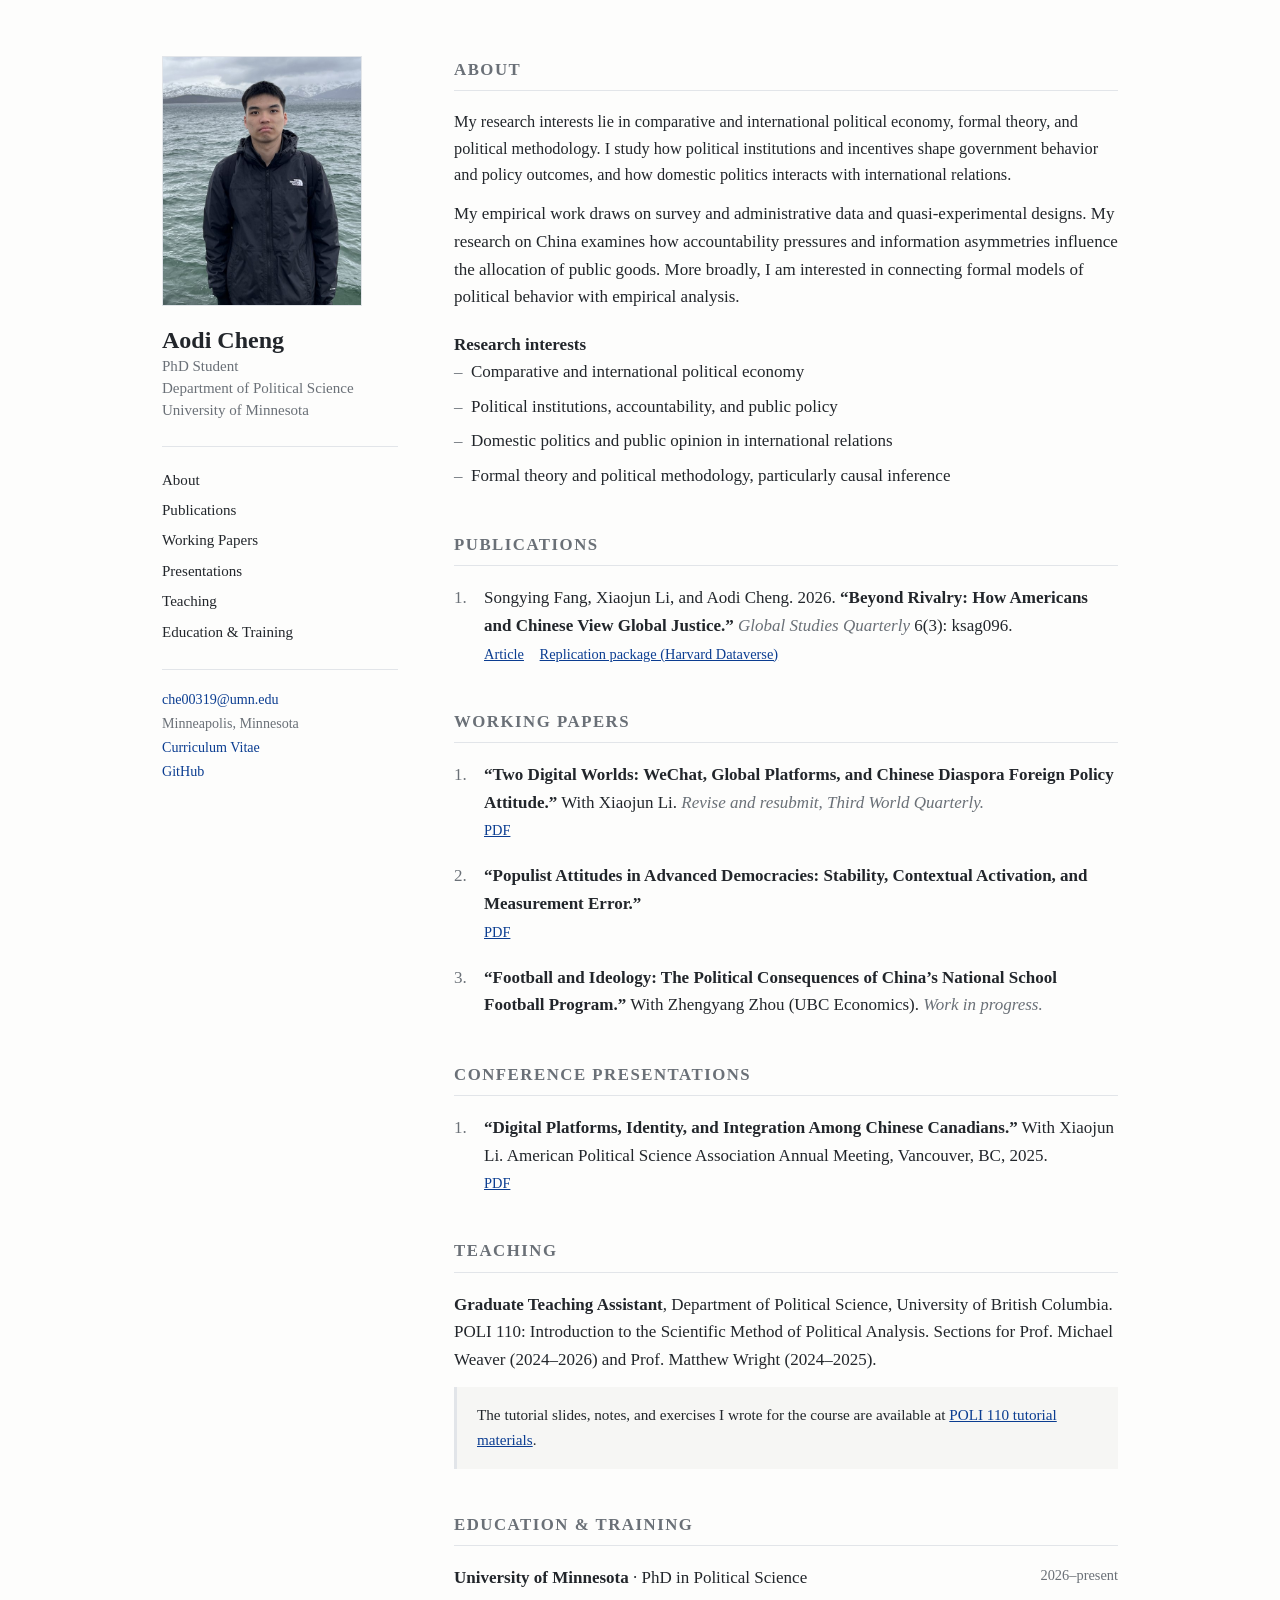
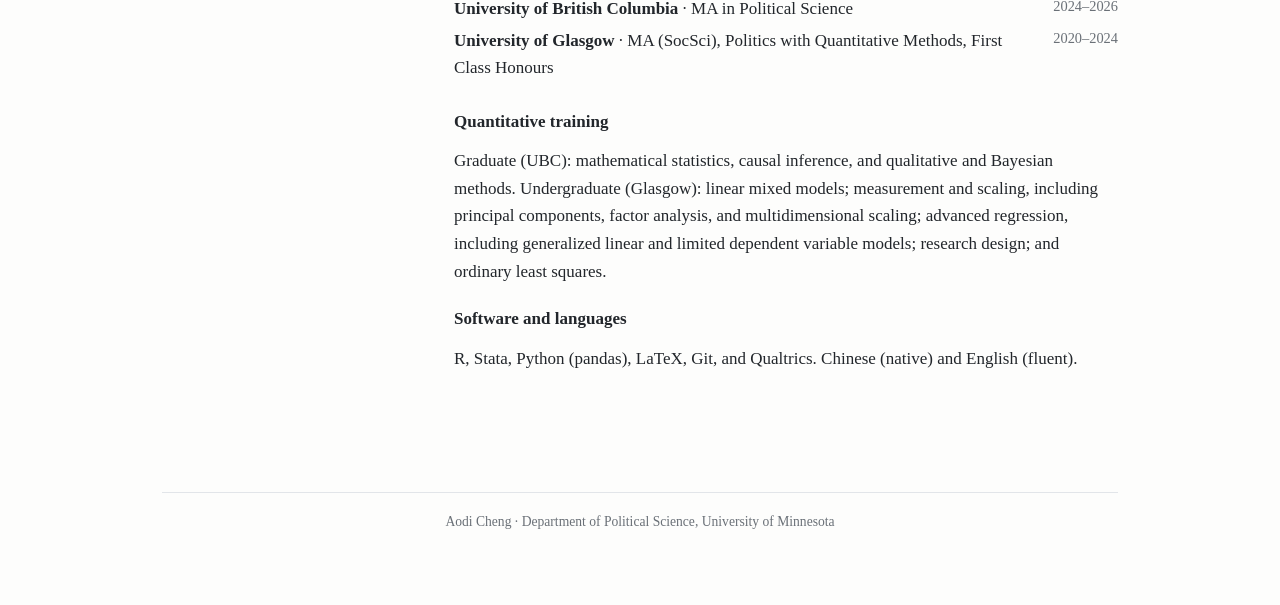
==== commit 40fe3584: "Working papers: new title for the Third World Quarterly R&R (Two Digital Worlds)" ====
--- a/index.html
+++ b/index.html
@@ -122,7 +122,7 @@
   <h1>Working Papers</h1>
   <ol class="refs">
     <li>
-      <span class="title">&ldquo;Crossing Digital Worlds: Platform Ecosystems and Diaspora Views.&rdquo;</span>
+      <span class="title">&ldquo;Two Digital Worlds: WeChat, Global Platforms, and Chinese Diaspora Foreign Policy Attitude.&rdquo;</span>
       With Xiaojun Li.
       <span class="venue">Revise and resubmit, Third World Quarterly.</span>
       <div class="links"><a href="https://www.dropbox.com/scl/fi/4n9087gjdqoxspnoq5dir/JCC_Li_and_Cheng.pdf?rlkey=ti86a9d6sjjt57z6fw4hqqkyg&amp;st=fvmkbgds&amp;raw=1">PDF</a></div>
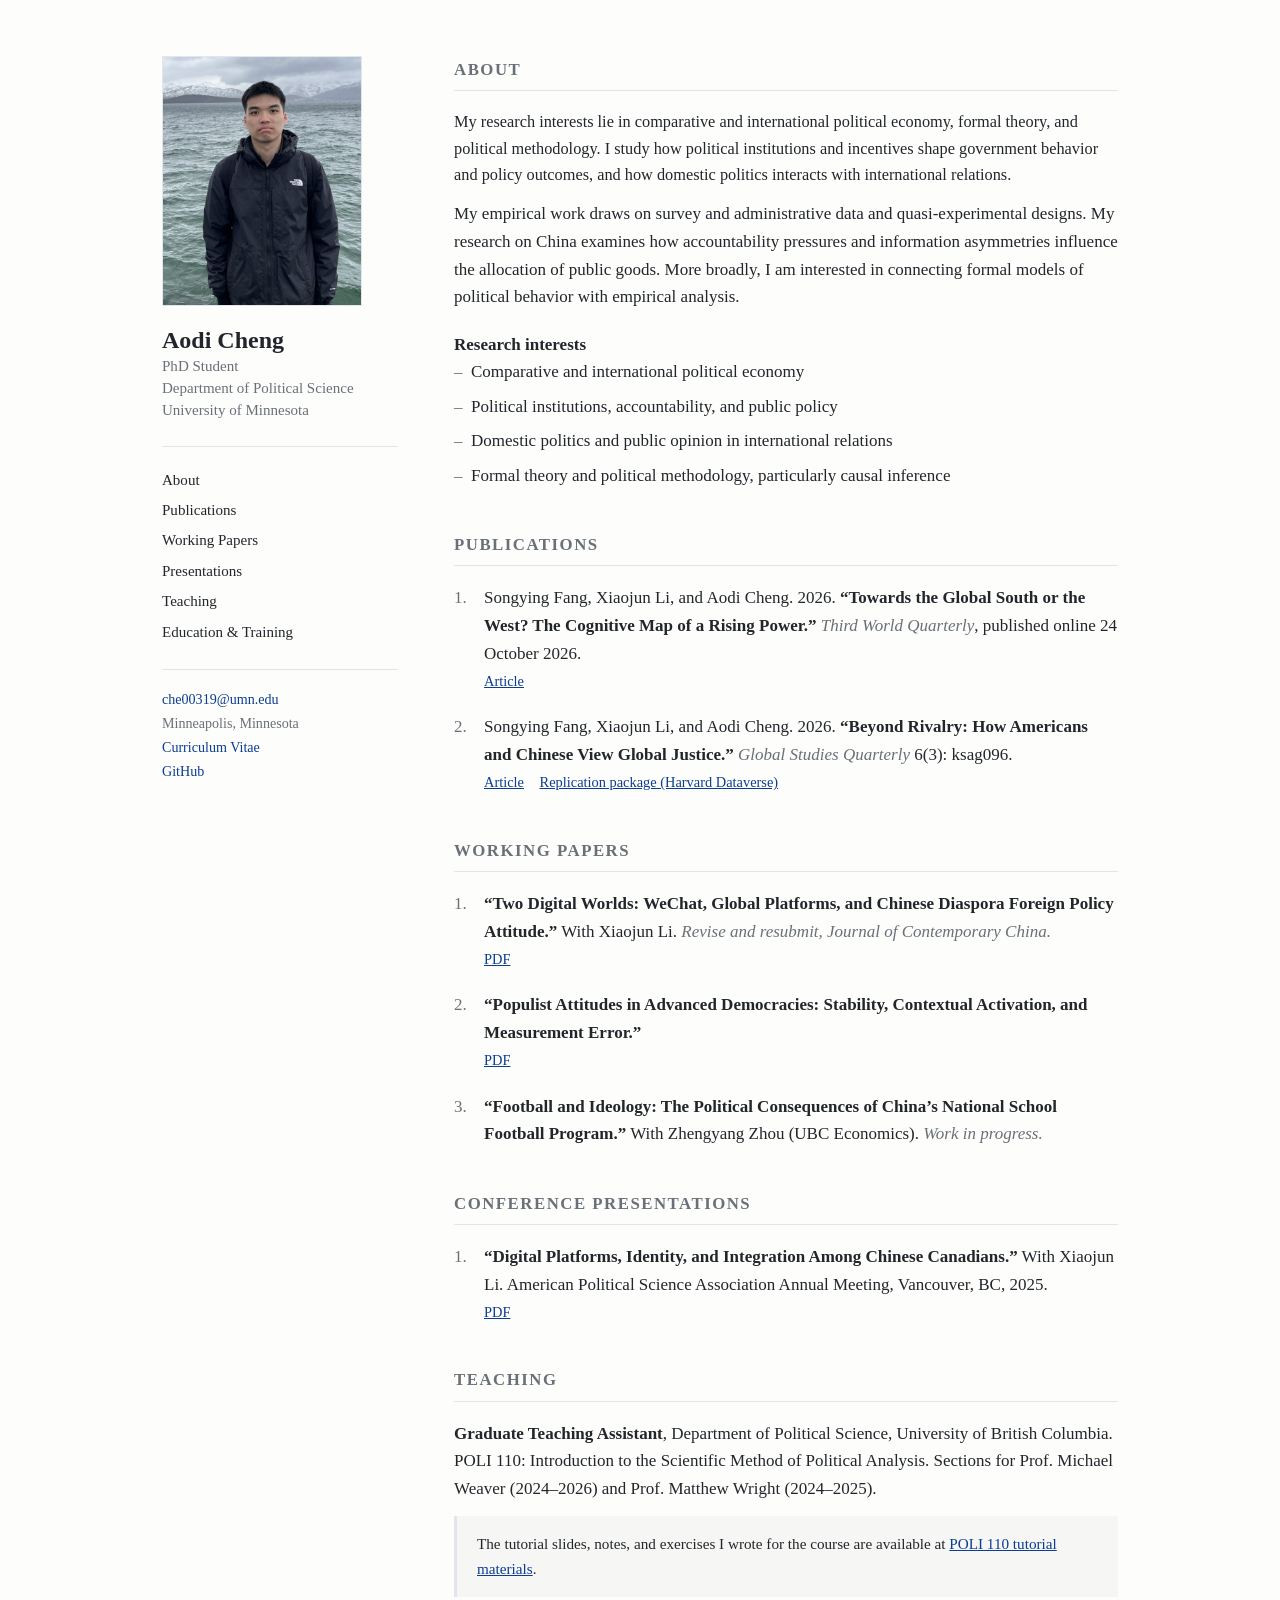
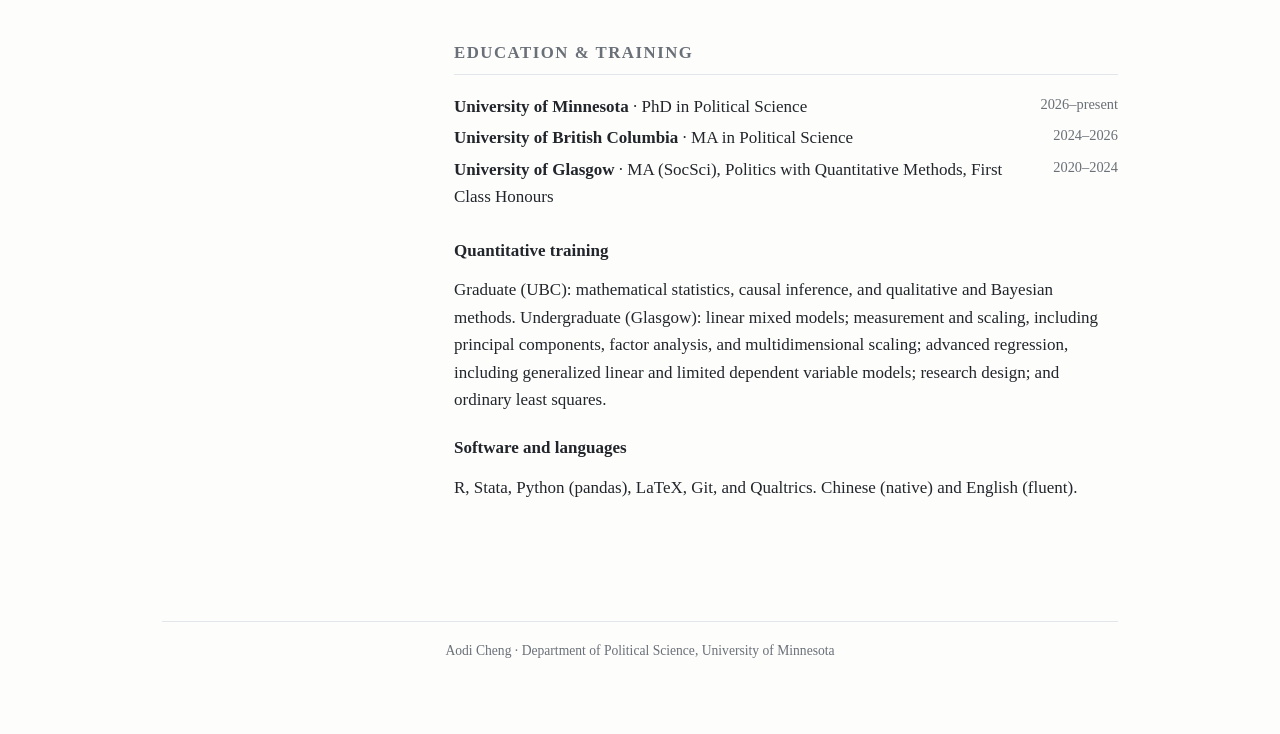
==== commit dffacb76: "Publications: Third World Quarterly article (Towards the Global South or the West?, online 24 Oct 20" ====
--- a/index.html
+++ b/index.html
@@ -111,6 +111,12 @@
   <ol class="refs">
     <li>
       Songying Fang, Xiaojun Li, and Aodi Cheng. 2026.
+      <span class="title">&ldquo;Towards the Global South or the West? The Cognitive Map of a Rising Power.&rdquo;</span>
+      <span class="venue">Third World Quarterly</span>, published online 24 October 2026.
+      <div class="links"><a href="https://doi.org/10.1080/01436597.2026.2743773">Article</a></div>
+    </li>
+    <li>
+      Songying Fang, Xiaojun Li, and Aodi Cheng. 2026.
       <span class="title">&ldquo;Beyond Rivalry: How Americans and Chinese View Global Justice.&rdquo;</span>
       <span class="venue">Global Studies Quarterly</span> 6(3): ksag096.
       <div class="links"><a href="https://doi.org/10.1093/isagsq/ksag096">Article</a> <a href="https://doi.org/10.7910/DVN/VILKRV">Replication package (Harvard Dataverse)</a></div>
@@ -124,7 +130,7 @@
     <li>
       <span class="title">&ldquo;Two Digital Worlds: WeChat, Global Platforms, and Chinese Diaspora Foreign Policy Attitude.&rdquo;</span>
       With Xiaojun Li.
-      <span class="venue">Revise and resubmit, Third World Quarterly.</span>
+      <span class="venue">Revise and resubmit, Journal of Contemporary China.</span>
       <div class="links"><a href="https://www.dropbox.com/scl/fi/4n9087gjdqoxspnoq5dir/JCC_Li_and_Cheng.pdf?rlkey=ti86a9d6sjjt57z6fw4hqqkyg&amp;st=fvmkbgds&amp;raw=1">PDF</a></div>
     </li>
     <li>
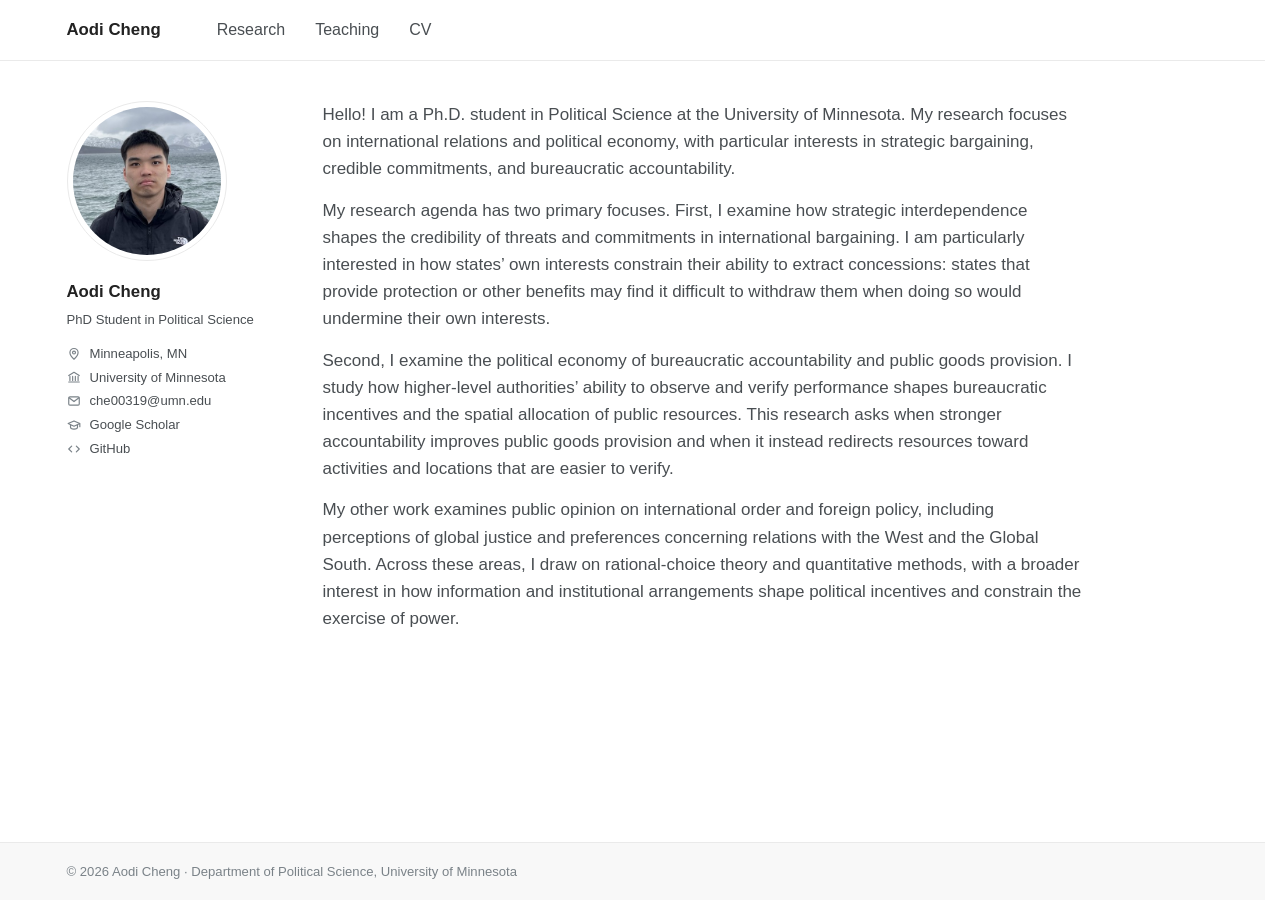
==== commit 3385409a: "Redesign: top navigation, profile sidebar, and separate Research, Teaching and CV pages New home pag" ====
--- a/index.html
+++ b/index.html
@@ -4,185 +4,53 @@
 <meta charset="UTF-8">
 <meta name="viewport" content="width=device-width, initial-scale=1.0">
 <title>Aodi Cheng</title>
-<meta name="description" content="Aodi Cheng, PhD student in Political Science at the University of Minnesota. Comparative and international political economy, formal theory, and political methodology.">
-<style>
-*{margin:0;padding:0;box-sizing:border-box}
-:root{
-  --ink:#22262b; --muted:#6a7077; --rule:#e2e5e9; --bg:#fdfdfc; --panel:#f6f6f4;
-  --link:#0b3d91; --accent:#8a1c1c;
-}
-body{font-family:'Times New Roman',Times,serif;font-size:17px;line-height:1.62;color:var(--ink);background:var(--bg)}
-.wrap{max-width:1020px;margin:0 auto;padding:56px 32px 72px;display:grid;grid-template-columns:236px 1fr;gap:56px;align-items:start}
-
-aside{position:sticky;top:56px}
-aside img{width:100%;max-width:200px;display:block;border:1px solid var(--rule)}
-aside .name{font-size:1.5rem;font-weight:700;margin:20px 0 2px;line-height:1.2}
-aside .role{font-size:.94rem;color:var(--muted);line-height:1.45}
-nav{margin:24px 0 0;padding-top:18px;border-top:1px solid var(--rule)}
-nav a{display:block;font-size:.94rem;color:var(--ink);text-decoration:none;padding:3px 0}
-nav a:hover{color:var(--link)}
-aside .contact{margin-top:22px;padding-top:18px;border-top:1px solid var(--rule);font-size:.88rem;color:var(--muted);line-height:1.7}
-aside .contact a{color:var(--link);text-decoration:none}
-aside .contact a:hover{text-decoration:underline}
-
-main h1{font-size:1.05rem;letter-spacing:.09em;text-transform:uppercase;color:var(--muted);font-weight:700;
-        border-bottom:1px solid var(--rule);padding-bottom:7px;margin:0 0 18px}
-section+section{margin-top:42px}
-p+p{margin-top:12px}
-a{color:var(--link)}
-a:hover{color:var(--accent)}
-
-.lede{font-size:1.02rem}
-ul.plain{list-style:none}
-ul.plain li{padding-left:17px;position:relative;margin-bottom:7px}
-ul.plain li:before{content:"–";position:absolute;left:0;color:var(--muted)}
-
-ol.refs{list-style:none;counter-reset:r}
-ol.refs li{counter-increment:r;position:relative;padding-left:30px;margin-bottom:20px}
-ol.refs li:before{content:counter(r) ".";position:absolute;left:0;top:0;color:var(--muted);font-variant-numeric:tabular-nums}
-.title{font-weight:700}
-.venue{color:var(--muted);font-style:italic}
-.status{display:inline-block;font-size:.8rem;font-style:normal;letter-spacing:.04em;text-transform:uppercase;
-        color:var(--accent);border:1px solid currentColor;padding:1px 6px;margin-left:2px;vertical-align:2px}
-.links{font-size:.9rem;margin-top:3px}
-.links a{margin-right:12px}
-
-dl.cvlist{display:grid;grid-template-columns:1fr auto;gap:4px 20px}
-dl.cvlist dt{font-weight:400}
-dl.cvlist dt b{font-weight:700}
-dl.cvlist dd{color:var(--muted);font-size:.9rem;white-space:nowrap;text-align:right}
-dl.cvlist .sub{grid-column:1/-1;color:var(--muted);font-size:.92rem;margin:-2px 0 10px}
-
-.panel{background:var(--panel);border-left:3px solid var(--rule);padding:16px 20px;font-size:.95rem}
-footer{grid-column:1/-1;margin-top:64px;padding-top:18px;border-top:1px solid var(--rule);
-       font-size:.85rem;color:var(--muted);text-align:center}
-
-@media (max-width:820px){
-  .wrap{grid-template-columns:1fr;gap:34px;padding:34px 22px 56px}
-  aside{position:static;display:grid;grid-template-columns:124px 1fr;gap:4px 22px;align-items:start}
-  aside img{max-width:124px;grid-column:1;grid-row:1/span 2;align-self:start}
-  aside .name{grid-column:2;grid-row:1;margin:0 0 4px;align-self:end}
-  aside .role{grid-column:2;grid-row:2}
-  nav,aside .contact{grid-column:1/-1;margin-top:14px}
-  nav{display:flex;flex-wrap:wrap;gap:0 20px}
-}
-</style>
+<meta name="description" content="Aodi Cheng, Ph.D. student in Political Science at the University of Minnesota. International relations and political economy: strategic bargaining, credible commitments, and bureaucratic accountability.">
+<link rel="stylesheet" href="assets/style.css">
+<script>
+// Old single-page anchors (e.g. /#publications) now live on their own pages.
+(function(){var m={"#publications":"research/#publications","#working-papers":"research/#working-papers",
+"#presentations":"research/#presentations","#teaching":"teaching/","#background":"cv/"};
+if(m[location.hash])location.replace(m[location.hash]);})();
+</script>
 </head>
 <body>
-<div class="wrap">
 
-<aside>
-  <img src="photo.jpg" alt="Aodi Cheng">
+<header class="masthead">
+  <div class="masthead-inner">
+    <a class="site-title" href="./">Aodi Cheng</a>
+    <nav>
+      <a href="research/">Research</a>
+      <a href="teaching/">Teaching</a>
+      <a href="cv/">CV</a>
+    </nav>
+  </div>
+</header>
+
+<div class="page">
+
+<aside class="profile">
+  <img class="avatar" src="assets/avatar.jpg" alt="Aodi Cheng">
   <div class="name">Aodi Cheng</div>
-  <div class="role">PhD Student<br>Department of Political Science<br>University of Minnesota</div>
-  <nav>
-    <a href="#about">About</a>
-    <a href="#publications">Publications</a>
-    <a href="#working-papers">Working Papers</a>
-    <a href="#presentations">Presentations</a>
-    <a href="#teaching">Teaching</a>
-    <a href="#background">Education &amp; Training</a>
-  </nav>
-  <div class="contact">
-    <a href="mailto:che00319@umn.edu">che00319@umn.edu</a><br>
-    Minneapolis, Minnesota<br>
-    <a href="CV_AodiCheng.pdf">Curriculum Vitae</a><br>
-    <a href="https://github.com/AodiCheng1219">GitHub</a>
-  </div>
+  <div class="role">PhD Student in Political Science</div>
+  <ul>
+    <li><svg class="icon"><use href="assets/icons.svg#pin"/></svg>Minneapolis, MN</li>
+    <li><svg class="icon"><use href="assets/icons.svg#institution"/></svg>University of Minnesota</li>
+    <li><svg class="icon"><use href="assets/icons.svg#mail"/></svg><a href="mailto:che00319@umn.edu">che00319@umn.edu</a></li>
+    <li><svg class="icon"><use href="assets/icons.svg#scholar"/></svg><a href="https://scholar.google.com/citations?user=Y2xj0SMAAAAJ&amp;hl=en">Google Scholar</a></li>
+    <li><svg class="icon"><use href="assets/icons.svg#code"/></svg><a href="https://github.com/AodiCheng1219">GitHub</a></li>
+  </ul>
 </aside>
 
 <main>
-
-<section id="about">
-  <h1>About</h1>
-  <p class="lede">My research interests lie in comparative and international political economy, formal theory, and political methodology. I study how political institutions and incentives shape government behavior and policy outcomes, and how domestic politics interacts with international relations.</p>
-  <p>My empirical work draws on survey and administrative data and quasi-experimental designs. My research on China examines how accountability pressures and information asymmetries influence the allocation of public goods. More broadly, I am interested in connecting formal models of political behavior with empirical analysis.</p>
-  <p style="margin-top:20px"><b>Research interests</b></p>
-  <ul class="plain">
-    <li>Comparative and international political economy</li>
-    <li>Political institutions, accountability, and public policy</li>
-    <li>Domestic politics and public opinion in international relations</li>
-    <li>Formal theory and political methodology, particularly causal inference</li>
-  </ul>
-</section>
-
-<section id="publications">
-  <h1>Publications</h1>
-  <ol class="refs">
-    <li>
-      Songying Fang, Xiaojun Li, and Aodi Cheng. 2026.
-      <span class="title">&ldquo;Towards the Global South or the West? The Cognitive Map of a Rising Power.&rdquo;</span>
-      <span class="venue">Third World Quarterly</span>, published online 24 October 2026.
-      <div class="links"><a href="https://doi.org/10.1080/01436597.2026.2743773">Article</a></div>
-    </li>
-    <li>
-      Songying Fang, Xiaojun Li, and Aodi Cheng. 2026.
-      <span class="title">&ldquo;Beyond Rivalry: How Americans and Chinese View Global Justice.&rdquo;</span>
-      <span class="venue">Global Studies Quarterly</span> 6(3): ksag096.
-      <div class="links"><a href="https://doi.org/10.1093/isagsq/ksag096">Article</a> <a href="https://doi.org/10.7910/DVN/VILKRV">Replication package (Harvard Dataverse)</a></div>
-    </li>
-  </ol>
-</section>
-
-<section id="working-papers">
-  <h1>Working Papers</h1>
-  <ol class="refs">
-    <li>
-      <span class="title">&ldquo;Two Digital Worlds: WeChat, Global Platforms, and Chinese Diaspora Foreign Policy Attitude.&rdquo;</span>
-      With Xiaojun Li.
-      <span class="venue">Revise and resubmit, Journal of Contemporary China.</span>
-      <div class="links"><a href="https://www.dropbox.com/scl/fi/4n9087gjdqoxspnoq5dir/JCC_Li_and_Cheng.pdf?rlkey=ti86a9d6sjjt57z6fw4hqqkyg&amp;st=fvmkbgds&amp;raw=1">PDF</a></div>
-    </li>
-    <li>
-      <span class="title">&ldquo;Populist Attitudes in Advanced Democracies: Stability, Contextual Activation, and Measurement Error.&rdquo;</span>
-      <div class="links"><a href="https://www.dropbox.com/scl/fi/pboyu7vhjpkrejue7mpv6/Populist-Attitude-Paper.pdf?rlkey=ll86l3gtokdib95v7eblzaxnh&amp;st=4jx3nan2&amp;dl=0">PDF</a></div>
-    </li>
-    <li>
-      <span class="title">&ldquo;Football and Ideology: The Political Consequences of China&rsquo;s National School Football Program.&rdquo;</span>
-      With Zhengyang Zhou (UBC Economics).
-      <span class="venue">Work in progress.</span>
-    </li>
-  </ol>
-</section>
-
-<section id="presentations">
-  <h1>Conference Presentations</h1>
-  <ol class="refs">
-    <li>
-      <span class="title">&ldquo;Digital Platforms, Identity, and Integration Among Chinese Canadians.&rdquo;</span>
-      With Xiaojun Li. American Political Science Association Annual Meeting, Vancouver, BC, 2025.
-      <div class="links"><a href="https://www.dropbox.com/scl/fi/1541nfx17195kywkeogat/APSA-Paper.pdf?rlkey=joyy6yaonbn1ntwinw4cwdy1w&amp;st=8rooelw6&amp;raw=1">PDF</a></div>
-    </li>
-  </ol>
-</section>
-
-<section id="teaching">
-  <h1>Teaching</h1>
-  <p><b>Graduate Teaching Assistant</b>, Department of Political Science, University of British Columbia.<br>
-  POLI 110: Introduction to the Scientific Method of Political Analysis. Sections for Prof. Michael Weaver (2024&ndash;2026) and Prof. Matthew Wright (2024&ndash;2025).</p>
-  <p class="panel" style="margin-top:14px">The tutorial slides, notes, and exercises I wrote for the course are available at
-  <a href="https://aodicheng1219.github.io/POLI110-A.Cheng-TA-material/">POLI 110 tutorial materials</a>.</p>
-</section>
-
-<section id="background">
-  <h1>Education &amp; Training</h1>
-  <dl class="cvlist">
-    <dt><b>University of Minnesota</b> &middot; PhD in Political Science</dt><dd>2026&ndash;present</dd>
-    <dt><b>University of British Columbia</b> &middot; MA in Political Science</dt><dd>2024&ndash;2026</dd>
-    <dt><b>University of Glasgow</b> &middot; MA (SocSci), Politics with Quantitative Methods, First Class Honours</dt><dd>2020&ndash;2024</dd>
-  </dl>
-
-  <p style="margin-top:26px"><b>Quantitative training</b></p>
-  <p>Graduate (UBC): mathematical statistics, causal inference, and qualitative and Bayesian methods. Undergraduate (Glasgow): linear mixed models; measurement and scaling, including principal components, factor analysis, and multidimensional scaling; advanced regression, including generalized linear and limited dependent variable models; research design; and ordinary least squares.</p>
-
-  <p style="margin-top:20px"><b>Software and languages</b></p>
-  <p>R, Stata, Python (pandas), LaTeX, Git, and Qualtrics. Chinese (native) and English (fluent).</p>
-</section>
-
+  <p>Hello! I am a Ph.D. student in Political Science at the University of Minnesota. My research focuses on international relations and political economy, with particular interests in strategic bargaining, credible commitments, and bureaucratic accountability.</p>
+  <p>My research agenda has two primary focuses. First, I examine how strategic interdependence shapes the credibility of threats and commitments in international bargaining. I am particularly interested in how states&rsquo; own interests constrain their ability to extract concessions: states that provide protection or other benefits may find it difficult to withdraw them when doing so would undermine their own interests.</p>
+  <p>Second, I examine the political economy of bureaucratic accountability and public goods provision. I study how higher-level authorities&rsquo; ability to observe and verify performance shapes bureaucratic incentives and the spatial allocation of public resources. This research asks when stronger accountability improves public goods provision and when it instead redirects resources toward activities and locations that are easier to verify.</p>
+  <p>My other work examines public opinion on international order and foreign policy, including perceptions of global justice and preferences concerning relations with the West and the Global South. Across these areas, I draw on rational-choice theory and quantitative methods, with a broader interest in how information and institutional arrangements shape political incentives and constrain the exercise of power.</p>
 </main>
 
-<footer>Aodi Cheng &middot; Department of Political Science, University of Minnesota</footer>
+</div>
 
-</div>
+<footer><div>&copy; 2026 Aodi Cheng &middot; Department of Political Science, University of Minnesota</div></footer>
+
 </body>
 </html>
--- a/assets/style.css
+++ b/assets/style.css
@@ -0,0 +1,83 @@
+*{margin:0;padding:0;box-sizing:border-box}
+:root{
+  --ink:#494e52; --strong:#222; --muted:#7a8288; --rule:#eaeaea; --bg:#fff; --panel:#f8f8f8;
+  --link:#2a7aa0; --link-hover:#1b5470;
+}
+html{-webkit-text-size-adjust:100%;scrollbar-gutter:stable}
+body{font-family:-apple-system,BlinkMacSystemFont,"Segoe UI",Roboto,"Helvetica Neue",Arial,sans-serif;
+     font-size:17px;line-height:1.6;color:var(--ink);background:var(--bg);
+     min-height:100vh;display:flex;flex-direction:column}
+a{color:var(--link)}
+a:hover{color:var(--link-hover)}
+
+/* top bar */
+.masthead{border-bottom:1px solid var(--rule);background:var(--bg)}
+.masthead-inner{max-width:1180px;margin:0 auto;padding:0 24px;height:60px;display:flex;align-items:center;gap:56px}
+.site-title{font-weight:700;color:var(--strong);text-decoration:none;font-size:1.05rem;white-space:nowrap}
+.site-title:hover{color:var(--strong)}
+.masthead nav{display:flex;gap:30px}
+.masthead nav a{color:var(--ink);text-decoration:none;font-size:1rem;padding:18px 0 16px;border-bottom:2px solid transparent}
+.masthead nav a:hover{color:var(--strong);border-bottom-color:var(--rule)}
+.masthead nav a[aria-current="page"]{color:var(--strong);border-bottom-color:var(--strong)}
+
+/* page */
+.page{flex:1 0 auto;width:100%;max-width:1180px;margin:0 auto;padding:40px 24px 64px;display:grid;grid-template-columns:200px minmax(0,760px);gap:56px}
+
+/* left profile */
+.profile{position:sticky;top:32px;align-self:start;font-size:.82rem}
+.avatar{width:160px;height:160px;border-radius:50%;object-fit:cover;padding:5px;border:1px solid var(--rule);display:block}
+.profile .name{font-size:1.05rem;font-weight:700;color:var(--strong);margin:18px 0 4px}
+.profile .role{color:var(--ink);line-height:1.45}
+.profile ul{list-style:none;margin-top:16px}
+.profile li{display:flex;align-items:center;gap:9px;margin-bottom:6px;line-height:1.35}
+.profile li a{color:var(--ink);text-decoration:none}
+.profile li a:hover{color:var(--link);text-decoration:underline}
+.icon{width:14px;height:14px;flex:none;stroke:var(--muted);fill:none;stroke-width:2;stroke-linecap:round;stroke-linejoin:round}
+
+/* content */
+main h1{font-size:1.65rem;color:var(--strong);line-height:1.25;margin-bottom:22px}
+main h2{font-size:1.22rem;color:var(--strong);margin:38px 0 12px}
+main h1+h2{margin-top:0}
+main p+p{margin-top:14px}
+main .lede{font-size:1.05rem}
+main ul{padding-left:22px}
+main ul li{margin-bottom:10px}
+main ul li::marker{color:var(--muted)}
+.venue{font-style:italic}
+.note{color:var(--muted)}
+.extra{font-size:.88rem;white-space:nowrap}
+.panel{background:var(--panel);border-left:3px solid var(--rule);padding:14px 18px;font-size:.95rem;margin-top:16px}
+.button{display:inline-flex;align-items:center;gap:8px;border:1px solid var(--rule);border-radius:4px;padding:6px 14px;
+        text-decoration:none;font-size:.92rem;color:var(--strong)}
+.button:hover{border-color:var(--muted);color:var(--strong)}
+.button .icon{stroke:var(--ink)}
+
+dl.cvlist{display:grid;grid-template-columns:1fr auto;gap:8px 24px}
+dl.cvlist dd{color:var(--muted);font-size:.92rem;white-space:nowrap;text-align:right}
+
+footer{border-top:1px solid var(--rule);background:var(--panel);color:var(--muted);font-size:.82rem}
+footer div{max-width:1180px;margin:0 auto;padding:18px 24px}
+
+/* tablet and phone: profile becomes a header block above the content */
+@media (max-width:860px){
+  .masthead-inner{gap:28px;padding:0 16px}
+  .masthead nav{gap:20px}
+  .page{grid-template-columns:1fr;gap:28px;padding:24px 16px 48px}
+  footer div{padding:16px}
+  .profile{position:static;display:grid;grid-template-columns:88px 1fr;gap:0 18px;align-items:center;
+           padding-bottom:20px;border-bottom:1px solid var(--rule)}
+  .avatar{width:88px;height:88px;padding:3px;grid-row:1/span 2}
+  .profile .name{margin:0 0 2px;align-self:end}
+  .profile .role{align-self:start}
+  .profile ul{grid-column:1/-1;display:flex;flex-wrap:wrap;gap:6px 18px;margin-top:16px}
+  .profile li{margin:0}
+  main h1{font-size:1.45rem}
+}
+@media (max-width:420px){
+  body{font-size:16px}
+  .masthead-inner{gap:18px}
+  .masthead nav{gap:14px}
+  .masthead nav a{font-size:.95rem}
+  dl.cvlist{grid-template-columns:1fr}
+  dl.cvlist dd{text-align:left;margin:-6px 0 6px}
+}
